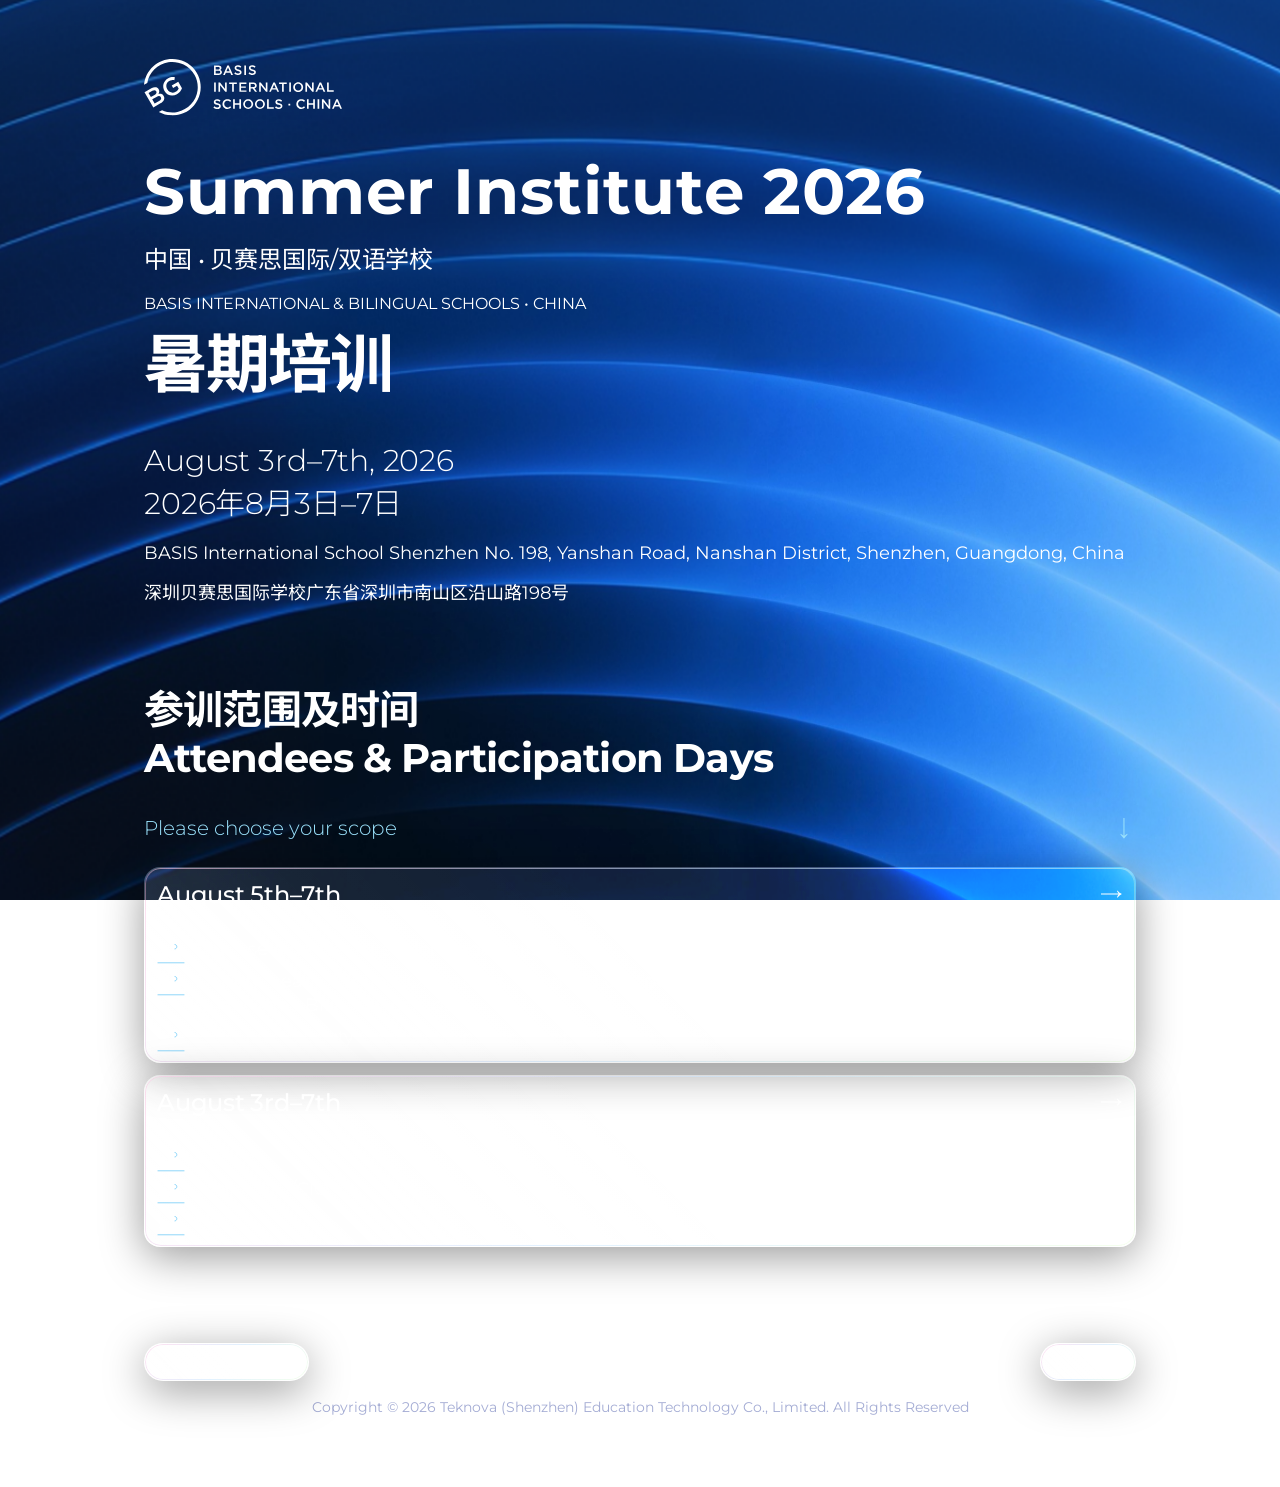
==== index.html @ 9e82f257 "Add bilingual Summer Institute site pages and animated image background. Ship content pages (schedul" ====
<!DOCTYPE html>
<html lang="zh-CN">
  <head>
    <meta charset="UTF-8" />
    <meta name="viewport" content="width=device-width, initial-scale=1" />
    <title data-i18n="meta.title">Summer Institute 2026</title>
    <link rel="stylesheet" href="css/main.css" />
  </head>
  <body class="si" data-page="home">
    <a class="skip-link" href="#reselect" data-i18n="a11y.skip">跳到主内容</a>

    <div class="si-page">
      <header class="si-hero">
        <div class="container si-hero__inner">
          <div class="si-header">
            <div class="si-logo-wrap">
              <img
                class="si-logo"
                src="img/logo.svg"
                alt=""
                width="200"
                height="58"
                decoding="async"
              />
            </div>
          </div>

          <div class="si-hero__text">
            <h1 class="si-h1" data-i18n="hero.title">Summer Institute 2026</h1>
            <p class="si-h3" data-i18n="hero.subtitleZh">中国 • 贝赛思国际/双语学校</p>
            <p class="si-h5" data-i18n="hero.subtitleEn">BASIS INTERNATIONAL &amp; BILINGUAL SCHOOLS • CHINA</p>
            <p class="si-h1 si-h1--zh" data-i18n="hero.titleZh">暑期培训</p>
          </div>

          <div class="si-hero__meta">
            <p class="si-dates">
              <span data-i18n="hero.dateEn">August 3rd–7th, 2026</span><br />
              <span data-i18n="hero.dateZh">2026年8月3日–7日</span>
            </p>
            <p class="si-body" data-i18n="hero.addressEn">
              BASIS International School Shenzhen No. 198, Yanshan Road, Nanshan District, Shenzhen,
              Guangdong, China
            </p>
            <p class="si-body" data-i18n="hero.addressZh">
              深圳贝赛思国际学校广东省深圳市南山区沿山路198号
            </p>
          </div>
        </div>
      </header>

      <main id="reselect" class="si-main">
        <div class="container">
          <h2 class="si-h2">
            <span data-i18n="section.titleZh">参训范围及时间</span><br />
            <span data-i18n="section.titleEn">Attendees &amp; Participation Days</span>
          </h2>

          <div class="si-choose">
            <p class="si-choose__hint">
              <span data-i18n="section.hint">Please choose your scope</span>
              <span class="si-choose__chev" aria-hidden="true">
    
                <svg width="24" height="24" viewBox="0 0 24 24" fill="none" xmlns="http://www.w3.org/2000/svg">
                  <path d="M17.84 15.4679C18.14 14.8679 18.44 14.3279 18.74 13.8479C19.06 13.3679 19.38 12.9379 19.7 12.5579H2V11.5379H19.7C19.38 11.1579 19.06 10.7279 18.74 10.2479C18.44 9.76793 18.14 9.22793 17.84 8.62793H18.65C19.89 10.0479 21.2 11.1279 22.58 11.8679V12.2279C21.2 12.9479 19.89 14.0279 18.65 15.4679H17.84Z" fill="currentColor" />
                  </svg>
                  
              </span>
            </p>
          </div>

          <div id="panel-scopes" class="si-panels__panel is-active" role="region" data-panel="scopes"></div>
          <!-- <p class="si-home-abbrev-wrap">
            <a class="si-home-abbrev-btn" href="abbreviations.html" data-i18n="abbr.indexLink">Abbreviation list</a>
          </p> -->
        </div>
      </main>

      <footer class="si-footer">
        <div class="container si-footer__inner">
          <div class="si-footer__toolbar">
            <a class="si-home-abbrev-btn" href="abbreviations.html" data-i18n="abbr.indexLink">缩略语表</a>
            <button type="button" class="si-lang" id="lang-toggle" aria-label="">
              <span class="si-lang__label" data-i18n="header.langLabel">中文→EN</span>
            </button>
          </div>
          <p class="si-footer__copy" data-i18n="footer.copyright">Copyright © 2026 Teknova (Shenzhen) Education Technology Co., Limited. All Rights Reserved</p>
          <p class="si-footer__icp">
            <a class="si-footer__link" href="https://beian.miit.gov.cn/" rel="noopener noreferrer" target="_blank" data-i18n="footer.icp">ICP备案号：粤ICP备19153114号</a>
          </p>
        </div>
      </footer>
    </div>

    <script src="js/image-background.js" defer></script>
    <script src="js/i18n.js" defer></script>
  </body>
</html>
---- css/main.css ----
@import url("tokens.css");
@import url("image-background.css");

*,
*::before,
*::after {
  box-sizing: border-box;
}

html {
  font-family: var(--si-font);
}

body.si {
  margin: 0;
  min-height: 100dvh;
  background: var(--si-bg);
  color: var(--si-fg);
  -webkit-font-smoothing: antialiased;
}

body.si.has-site-background {
  background: transparent;
}

.skip-link {
  position: absolute;
  left: -9999px;
  top: auto;
  width: 1px;
  height: 1px;
  overflow: hidden;
}

.skip-link:focus {
  position: fixed;
  left: max(var(--page-gutter), env(safe-area-inset-left, 0px));
  top: 12px;
  z-index: 100;
  width: auto;
  height: auto;
  padding: 0.5rem 0.75rem;
  background: var(--si-fg);
  color: var(--si-card-text);
  border-radius: 4px;
}

.container {
  width: 100%;
  max-width: 1120px;
  margin-inline: auto;
  padding-inline: max(var(--page-gutter), env(safe-area-inset-left, 0px))
    max(var(--page-gutter), env(safe-area-inset-right, 0px));
}

.si-page {
  display: flex;
  flex-direction: column;
  min-height: 100dvh;
  background: var(--si-bg);
}

.si-footer {
  margin-top: auto;
  padding-block: 2rem 2.5rem;
  padding-bottom: max(2.5rem, env(safe-area-inset-bottom, 0px));
  /* border-top: 1px solid rgb(255 255 255 / 10%); */
  color: var(--si-lavender);
  font-size: 0.875rem;
  line-height: 1.5;
}

.si-footer__inner {
  display: flex;
  flex-direction: column;
  align-items: stretch;
  gap: 0.5rem;
  text-align: center;
}

.si-footer__toolbar {
  display: flex;
  align-items: center;
  justify-content: space-between;
  gap: 1rem;
  width: 100%;
  margin-bottom: 0.5rem;
}

.si-footer__toolbar .si-home-abbrev-btn,
.si-footer__toolbar .si-lang {
  box-sizing: border-box;
  display: inline-flex;
  align-items: center;
  justify-content: center;
  min-height: calc(1rem * 1.25 + 1rem);
  padding: 0.5rem 0.875rem;
  font-size: 1rem;
  font-weight: 400;
  line-height: 1.25;
  flex-shrink: 0;
}

.si-footer__toolbar .si-lang {
  margin-left: auto;
}

.si-footer__toolbar .si-lang--menu {
  align-self: auto;
  margin-bottom: 0;
}

.si-footer__copy,
.si-footer__icp {
  margin: 0;
}

.si-footer__link {
  color: var(--si-fg);
  text-decoration: underline;
  text-underline-offset: 0.15em;
}

.si-footer__link:hover {
  color: var(--si-accent);
}

.si-footer__link:focus-visible {
  outline: 2px solid var(--si-accent);
  outline-offset: 2px;
}

body.si-page--schdb {
  display: flex;
  flex-direction: column;
  min-height: 100dvh;
}

.si-hero {
  background: var(--si-bg);
  padding-block: 2.5rem;
}

.si-hero__inner {
  display: flex;
  flex-direction: column;
  gap: 2.5rem;
}

.si-header {
  display: flex;
  align-items: flex-end;
  justify-content: space-between;
  gap: 1rem;
}

.si-logo-wrap {
  flex: 0 0 auto;
  max-width: 200px;
}

.si-logo {
  display: block;
  width: 100%;
  height: auto;
  max-height: 57.37px;
  object-fit: contain;
}

.si-lang {
  border: 0;
  color: var(--si-fg);
  font: inherit;
  font-weight: 400;
  font-size: 1rem;
  line-height: 1.45;
  cursor: pointer;
  padding: 0.25rem 0.5rem;
  border-radius: var(--si-radius-tab);
  transition: color 0.15s ease, box-shadow 0.15s ease, background-color 0.15s ease, border-color 0.15s ease;
}

.si-lang:hover,
.si-lang:focus-visible {
  color: var(--si-fg);
  text-decoration: none;
}

.si-lang:focus-visible {
  outline: 2px solid var(--si-accent);
  outline-offset: 2px;
}

.si-hero__text {
  display: flex;
  flex-direction: column;
  gap: 1rem;
  color: var(--si-fg);
}

.si-h1 {
  margin: 0;
  font-size: 4rem;
  font-weight: 700;
  line-height: 1.1;
  letter-spacing: 0.01em;
}

.si-h1--zh {
  letter-spacing: -0.03em;
}

.si-h2 {
  margin: 0 0 2rem;
  font-size: var(--si-h2, 2.5rem);
  font-weight: 700;
  line-height: 1.2;
  letter-spacing: -0.02em;
  color: var(--si-fg);
}

.si-h3 {
  margin: 0;
  font-size: 1.5rem;
  font-weight: 400;
  line-height: 1.45;
  letter-spacing: -0.005em;
}

.si-h5 {
  margin: 0;
  font-size: 1rem;
  font-weight: 400;
}

/* 24px / medium — Heading 4：日程时间、菜单链接文案、卡片内标题 */
.si-h4,
.si-menu-link__text,
.si-sch-card__time,
.si-card__title,
.si-scope__title {
  font-size: 1.5rem;
  font-weight: 500;
  line-height: 1.25;
  letter-spacing: -0.01em;
}

.si-h4 {
  margin: 0;
}

.si-menu-link__text {
  flex: 1;
  min-width: 0;
}

.si-card__title,
.si-scope__title {
  margin: 0 0 0.75rem;
}

.si-body {
  margin: 0;
  font-size: 1.125rem;
  font-weight: 400;
  line-height: 1.333;
}

.si-dates {
  margin: 0;
  font-size: 1.875rem;
  font-weight: 300;
  line-height: 1.45;
  letter-spacing: -0.005em;
}

.si-hero__meta {
  display: flex;
  flex-direction: column;
  gap: 1rem;
}

.si-main {
  padding-block: 2.5rem 4rem;
}

.si-home-abbrev-wrap {
  margin: 2rem 0 0;
  text-align: center;
}

.si-home-abbrev-btn {
  display: inline-flex;
  align-items: center;
  justify-content: center;
  padding: 0.35rem 0.9rem;
  border-radius: var(--si-radius-tab);
  font-size: 0.8125rem;
  font-weight: 500;
  line-height: 1.25;
  letter-spacing: 0.02em;
  text-decoration: none;
  color: var(--si-fg);
  transition: color 0.15s ease, border-color 0.15s ease, box-shadow 0.15s ease, background-color 0.15s ease;
}

.si-home-abbrev-btn:hover {
  color: var(--si-fg);
}

.si-home-abbrev-btn:focus-visible {
  outline: 2px solid var(--si-accent);
  outline-offset: 3px;
}

.si-choose {
  margin-bottom: 1.5rem;
}

.si-choose__hint {
  margin: 0;
  display: flex;
  align-items: center;
  justify-content: space-between;
  gap: 0.75rem;
  font-size: 1.25rem;
  font-weight: 300;
  line-height: 1.45;
  color: var(--si-accent);
  /* text-decoration: underline;
  text-underline-offset: 0.2em; */
}

.si-choose__chev {
  flex-shrink: 0;
  display: flex;
  color: var(--si-accent);
}

.si-choose__chev svg {
  display: block;
  color: var(--si-accent);
  transform: rotate(90deg);
}

.si-tabs {
  display: flex;
  gap: 4px;
  width: 100%;
  max-width: 354px;
  margin-bottom: 0.75rem;
}

@media (min-width: 480px) {
  .si-tabs {
    max-width: none;
  }
}

.si-tab {
  flex: 1;
  margin: 0;
  padding: 0.75rem;
  border: 0;
  border-radius: var(--si-radius-tab);
  font: inherit;
  font-size: 1.5rem;
  font-weight: 400;
  line-height: 1.2;
  cursor: pointer;
  text-align: center;
  color: var(--si-fg);
  transition: color 0.15s ease, box-shadow 0.15s ease, background-color 0.15s ease, border-color 0.15s ease;
}

.si-tab.is-active {
  color: var(--si-fg);
}

.si-tab:hover:not(.is-active) {
  color: var(--si-fg);
}

.si-tab:focus-visible {
  outline: 2px solid var(--si-accent);
  outline-offset: 2px;
}

.si-panels__panel {
  display: none;
  flex-direction: column;
  gap: 0.75rem;
}

.si-panels__panel.is-active {
  display: flex;
}

/* Index scope cards: .si-scope (+ __*) — same layout/surface as .si-card; only index #panel-scopes uses .si-scope */
.si-card,
.si-scope {
  width: 100%;
  max-width: 354px;
  margin: 0;
  padding: 0.75rem;
  border: 0;
  border-radius: var(--si-radius-card);
  text-align: left;
  cursor: pointer;
  font: inherit;
  color: var(--si-fg);
  display: flex;
  gap: 0.75rem;
  align-items: flex-start;
  transition: color 0.15s ease, transform 0.12s ease, box-shadow 0.15s ease, background-color 0.15s ease,
    border-color 0.15s ease;
}

@media (min-width: 480px) {
  .si-card,
  .si-scope {
    max-width: none;
  }
}

.si-card--muted,
.si-scope--muted {
  color: var(--si-fg);
}

/* Home (index) — scope cards: glass + white text */
body[data-page="home"] .si-panels__panel > .si-scope--muted {
  color: var(--si-fg);
  box-shadow: inset 0 0 0 1px rgb(50 85 164 / 0.14);
}

body[data-page="home"] .si-panels__panel > .si-scope:hover {
  color: var(--si-fg);
}

body[data-page="home"] .si-panels__panel > .si-scope:focus-visible {
  outline: 2px solid var(--si-menu-tile);
  outline-offset: 2px;
}

.si-card__body,
.si-scope__body {
  flex: 1;
  min-width: 0;
  display: flex;
  flex-direction: column;
  gap: 1rem;
}

.si-card__list {
  margin: 0;
  padding-left: 1.35rem;
  font-size: 1.125rem;
  line-height: 1.333;
}

/* Index scope cards: custom marker — icon/menu_scope.svg (white fills + --si-menu-tile strokes) */
.si-scope__list {
  margin: 0;
  padding-left: 0;
  list-style: none;
  font-size: 1.125rem;
  line-height: 1.333;
}

.si-card__list li {
  margin-bottom: 0.5rem;
}

.si-scope__list li {
  position: relative;
  padding-left: calc(1.75rem + 0.65rem);
  margin-bottom: 0.5rem;
}

.si-scope__list li::before,
.si-scope__list li::after {
  content: "";
  position: absolute;
  left: 0;
  top: 0.08em;
  width: 1.75rem;
  height: 1.75rem;
  background-repeat: no-repeat;
  background-position: center;
  background-size: contain;
  pointer-events: none;
}

.si-scope__list li::before {
  background-color: var(--si-fg);
  -webkit-mask-image: url("../icon/menu_scope-fill.svg");
  mask-image: url("../icon/menu_scope-fill.svg");
  -webkit-mask-size: contain;
  mask-size: contain;
  -webkit-mask-repeat: no-repeat;
  mask-repeat: no-repeat;
  -webkit-mask-position: center;
  mask-position: center;
}

.si-scope__list li::after {
  background-color: var(--si-menu-tile);
  -webkit-mask-image: url("../icon/menu_scope-stroke.svg");
  mask-image: url("../icon/menu_scope-stroke.svg");
  -webkit-mask-size: contain;
  mask-size: contain;
  -webkit-mask-repeat: no-repeat;
  mask-repeat: no-repeat;
  -webkit-mask-position: center;
  mask-position: center;
}

.si-card__list li:last-child,
.si-scope__list li:last-child {
  margin-bottom: 0;
}

.si-card__arrow,
.si-scope__arrow {
  flex-shrink: 0;
  display: inline-flex;
  align-items: center;
  justify-content: center;
  width: 24px;
  height: 24px;
  color: inherit;
  margin-top: 2px;
}

.si-card__arrow svg,
.si-scope__arrow svg {
  display: block;
}

.si-card:focus-visible,
.si-scope:focus-visible {
  outline: 2px solid var(--si-menu-tile);
  outline-offset: 2px;
}

.si-admin-note {
  max-width: 354px;
  padding: 1rem 0.75rem;
  border-radius: var(--si-radius-card);
  color: var(--si-card-text);
  font-size: 1.125rem;
  line-height: 1.45;
}

@media (min-width: 480px) {
  .si-admin-note {
    max-width: none;
  }
}

.si-admin-cta {
  display: block;
  margin-top: 0.75rem;
  max-width: 354px;
  padding: 0.65rem 1rem;
  border-radius: var(--si-radius-card);
  color: var(--si-fg);
  font-size: 1.05rem;
  font-weight: 600;
  text-align: center;
  text-decoration: none;
  transition: color 0.15s ease, box-shadow 0.15s ease, background-color 0.15s ease, border-color 0.15s ease;
}

.si-admin-cta:hover {
  color: var(--si-fg);
}

.si-admin-cta:focus-visible {
  outline: 2px solid var(--si-fg);
  outline-offset: 2px;
}

@media (min-width: 480px) {
  .si-admin-cta {
    max-width: none;
  }
}

/* Menu page — Figma node 25:2361 */

.si-menu-hero {
  background: var(--si-bg);
  padding-block: 1.5rem 0.5rem;
}

.si-menu-header-row {
  display: flex;
  align-items: flex-end;
  justify-content: space-between;
  gap: 1rem;
}

.si-menu-titles {
  flex: 1;
  min-width: 0;
}

.si-lang--menu {
  align-self: flex-end;
  margin-bottom: 0.15rem;
}

.si-scope-chip {
  margin: 1rem 0 0;
  font-size: 0.95rem;
  font-weight: 400;
  line-height: 1.45;
  color: var(--si-accent);
}

.si-menu-main {
  padding-block: 2.5rem 3rem;
}

.si-menu-list {
  list-style: none;
  margin: 0;
  padding: 0;
  display: flex;
  flex-direction: column;
  gap: 0.75rem;
}

@media (min-width: 803px) {
  body[data-page="menu"] .si-menu-list {
    display: grid;
    grid-template-columns: repeat(2, minmax(0, 1fr));
    gap: 0.75rem;
    align-items: stretch;
  }

  body[data-page="menu"] .si-menu-list > li {
    min-width: 0;
    display: flex;
  }

  body[data-page="menu"] .si-menu-link {
    flex: 1;
    min-height: 80px;
  }
}

.si-menu-link {
  display: flex;
  align-items: center;
  gap: 1rem;
  min-height: 80px;
  padding: 1rem 1.5rem;
  border-radius: var(--si-radius-card);
  text-decoration: none;
  color: var(--si-fg);
  transition: color 0.15s ease, box-shadow 0.15s ease, background-color 0.15s ease, border-color 0.15s ease;
}

.si-menu-link:hover {
  color: var(--si-fg);
}

.si-menu-link:focus-visible {
  outline: 2px solid var(--si-menu-tile);
  outline-offset: 2px;
}

.si-menu-icon {
  display: inline-flex;
  align-items: center;
  justify-content: center;
  width: 48px;
  height: 48px;
  flex-shrink: 0;
  color: var(--si-fg);
  transition: color 0.15s ease;
}

.si-menu-link:hover .si-menu-icon,
.si-menu-link:focus-visible .si-menu-icon {
  color: var(--si-fg);
}

.si-menu-icon svg {
  display: block;
  width: 48px;
  height: 48px;
}

@media (prefers-reduced-motion: reduce) {
  .si-menu-icon {
    transition: none;
  }
}

/* Detail skeleton */
.si-detail-header {
  background: var(--si-bg);
  padding-block: 1rem 1.25rem;
  border-bottom: 1px solid rgb(255 255 255 / 12%);
}

.si-detail-header__inner {
  display: grid;
  grid-template-columns: auto 1fr;
  align-items: center;
  gap: 0.75rem 1rem;
}

.si-back {
  color: var(--si-accent);
  text-decoration: underline;
  text-underline-offset: 0.2em;
  font-size: 1rem;
  white-space: nowrap;
}

.si-back:hover {
  color: var(--si-fg);
}

.si-detail-title {
  margin: 0;
  font-size: clamp(1.15rem, 3.5vw, 1.5rem);
  font-weight: 700;
  line-height: 1.2;
  text-align: center;
  color: var(--si-fg);
  min-width: 0;
}

.si-detail-main {
  padding-block: 1.5rem 3rem;
}

.si-detail-scope {
  margin: 0 0 1rem;
  font-size: 0.95rem;
  line-height: 1.45;
  color: var(--si-accent);
}

.si-placeholder {
  margin: 0;
  padding: 1.25rem 1rem;
  border-radius: var(--si-radius-card);
  background: rgb(255 255 255 / 10%);
  color: var(--si-fg);
  font-size: 1.05rem;
  line-height: 1.5;
}

.visually-hidden {
  position: absolute;
  width: 1px;
  height: 1px;
  padding: 0;
  margin: -1px;
  overflow: hidden;
  clip: rect(0, 0, 0, 0);
  white-space: nowrap;
  border: 0;
}

/* Schedule page — Figma node 25:2380 */
.si-page--schedule {
  padding-bottom: 2rem;
}

.si-schedule-top {
  position: sticky;
  top: 0;
  z-index: 30;
  background: var(--si-bg);
  padding-block: 1.5rem;
  /* border-bottom: 1px solid rgb(255 255 255 / 10%); */
  /* Match logo to Menu pill: vertical padding + one line (see .si-schedule-menu-pill) */
  --si-schedule-pill-height: calc(1rem + 1.45 * 1rem);
}

.si-schedule-top__inner {
  display: flex;
  align-items: flex-end;
  justify-content: space-between;
  gap: 1rem;
}

.si-schedule-brand {
  display: flex;
  flex-direction: row;
  align-items: center;
  min-width: 0;
  flex: 1;
}

.si-schedule-logo {
  display: block;
  height: var(--si-schedule-pill-height);
  width: auto;
  max-height: var(--si-schedule-pill-height);
  max-width: min(200px, 45vw);
  object-fit: contain;
  object-position: left center;
  flex-shrink: 0;
}

.si-schedule-top__actions {
  display: flex;
  flex-direction: column;
  align-items: flex-end;
  gap: 0.35rem;
  flex-shrink: 0;
}

.si-schedule-menu-pill {
  display: inline-flex;
  align-items: center;
  justify-content: center;
  padding: 0.5rem 0.75rem;
  border-radius: var(--si-radius-tab);
  font-size: 1rem;
  font-weight: 400;
  line-height: 1.45;
  text-decoration: none;
  border: 0;
  cursor: pointer;
  font-family: inherit;
  color: var(--si-fg);
  transition: color 0.15s ease, box-shadow 0.15s ease, background-color 0.15s ease, border-color 0.15s ease;
}

.si-schedule-menu-pill:hover {
  color: var(--si-fg);
}

.si-schedule-menu-pill:focus-visible {
  outline: 2px solid var(--si-accent);
  outline-offset: 2px;
}

.si-schedule-main {
  padding-block: 2rem 3rem;
}

.si-schedule-scope {
  margin: 0 0 1rem;
  font-size: 0.95rem;
  line-height: 1.45;
  color: var(--si-accent);
}

.si-schedule-title {
  margin: 0 0 1.5rem;
  font-size: var(--si-h2, 2.5rem);
  font-weight: 700;
  line-height: 1.2;
  letter-spacing: -0.02em;
  color: var(--si-fg);
}

.si-date-tabs {
  display: flex;
  /* gap: 0.75rem; */
  /* width: 100%; */
  /* width-max: 750px; */
  max-width: 420px;
  margin-bottom: 0.75rem;
  flex-wrap: wrap;
  justify-content: space-between;
  align-items: flex-start;
}

.si-date-tab {
  flex: 0 0 102px;
  width: 64px;
  min-width: 64px;
  max-width: 64px;
  box-sizing: border-box;
  display: flex;
  flex-direction: column;
  align-items: center;
  justify-content: space-between;
  gap: 0.25rem;
  min-height: 102px;
  padding: 0.75rem;
  border: 0;
  border-radius: var(--si-radius-tab);
  cursor: pointer;
  font: inherit;
  color: var(--si-lavender);
  background: transparent;
  box-shadow: none;
  backdrop-filter: none;
  -webkit-backdrop-filter: none;
  isolation: auto;
  overflow: visible;
  transition: color 0.15s ease;
}

.si-date-tab::before,
.si-date-tab::after {
  display: none;
}

.si-date-tab.is-active {
  position: relative;
  isolation: isolate;
  overflow: hidden;
  border-radius: 60px;
  color: var(--si-fg);
  background: rgb(255 255 255 / calc(0.06 + var(--si-glass-refraction) * 0.002));
  backdrop-filter: blur(var(--si-glass-frost)) saturate(calc(1 + var(--si-glass-dispersion) * 0.004));
  -webkit-backdrop-filter: blur(var(--si-glass-frost)) saturate(calc(1 + var(--si-glass-dispersion) * 0.004));
  border: 1px solid rgb(255 255 255 / calc(0.18 + var(--si-glass-refraction) * 0.004));
  box-shadow:
    0 calc(var(--si-glass-depth) * 0.12px) calc(var(--si-glass-depth) * 0.53px) var(--si-glass-splay)
      rgb(0 0 0 / calc(var(--si-glass-depth) * 0.005)),
    inset 0 1px 0 rgb(255 255 255 / calc(0.25 + var(--si-glass-light-intensity) * 0.25)),
    inset 1px 1px 0 rgb(255 255 255 / calc(0.1 * var(--si-glass-light-intensity)));
  transition: color 0.15s ease, box-shadow 0.15s ease, background-color 0.15s ease, border-color 0.15s ease;
}

.si-date-tab.is-active::before {
  display: block;
  content: "";
  position: absolute;
  inset: 0;
  z-index: -1;
  border-radius: inherit;
  pointer-events: none;
  background: linear-gradient(
    var(--si-glass-light-angle),
    rgb(255 255 255 / calc(0.55 * var(--si-glass-light-intensity))) 0%,
    rgb(255 255 255 / calc(0.12 * var(--si-glass-light-intensity))) 28%,
    transparent 52%
  );
  mix-blend-mode: overlay;
}

.si-date-tab.is-active::after {
  display: block;
  content: "";
  position: absolute;
  inset: 0;
  z-index: -1;
  border-radius: inherit;
  pointer-events: none;
  padding: 1px;
  background: linear-gradient(
    135deg,
    rgb(255 180 220 / calc(var(--si-glass-dispersion) * 0.0025)) 0%,
    rgb(180 220 255 / calc(var(--si-glass-dispersion) * 0.0025)) 50%,
    rgb(220 255 200 / calc(var(--si-glass-dispersion) * 0.002)) 100%
  );
  mask: linear-gradient(#fff 0 0) content-box, linear-gradient(#fff 0 0);
  mask-composite: exclude;
  -webkit-mask-composite: xor;
  opacity: calc(var(--si-glass-dispersion) / 100);
}

.si-date-tab.is-active:hover {
  background: rgb(255 255 255 / calc(0.14 + var(--si-glass-refraction) * 0.003));
}

.si-date-tab.is-active > * {
  position: relative;
  z-index: 1;
}

.si-date-tab:hover:not(.is-active) {
  color: var(--si-fg);
  background: transparent;
  box-shadow: none;
}

.si-date-tab__month,
.si-date-tab__dow {
  font-size: 0.875rem;
  line-height: 1.45;
}

.si-date-tab__day {
  font-size: 2rem;
  line-height: 1.45;
  letter-spacing: -0.005em;
}

.si-date-tab:focus-visible {
  outline: 2px solid var(--si-accent);
  outline-offset: 2px;
}

.si-schedule-panels {
  display: flex;
  flex-direction: column;
  gap: 0.75rem;
}

.si-schedule-day[hidden] {
  display: none !important;
}

.si-schedule-day {
  display: flex;
  flex-direction: column;
  gap: 12px;
}

.si-sch-card {
  border-radius: var(--si-radius-card);
  overflow: hidden;
  transition: color 0.2s ease, box-shadow 0.2s ease, border-color 0.2s ease;
}

/* 无详情：玻璃底 + 蓝字 */
.si-sch-card--simple {
  color: var(--si-white);
}

/* 有详情（折叠）：玻璃底 + 深蓝字 */
.si-sch-card--detail {
  color: var(--si-white);
}

.si-sch-card--detail .si-sch-pin {
  color: var(--si-white);
}

.si-sch-card--detail:hover {
  color: var(--si-fg);
}

.si-sch-card--detail:hover .si-sch-pin {
  color: var(--si-fg);
}

.si-sch-card--detail .si-sch-extra {
  max-height: 0;
  opacity: 0;
  overflow: hidden;
  padding: 0;
  margin: 0;
  gap: 0;
  pointer-events: none;
  transition: max-height 0.4s ease, opacity 0.25s ease, padding-top 0.2s ease;
}

.si-sch-card--detail.is-expanded .si-sch-extra {
  max-height: 2400px;
  opacity: 1;
  padding-top: 0.25rem;
  gap: 1rem;
  pointer-events: auto;
}

.si-sch-card--detail.is-expanded .si-sch-chevron {
  transform: rotate(45deg);
}

.si-sch-card__inner {
  padding: 0.75rem;
  display: flex;
  flex-direction: column;
  gap: 0;
}

.si-sch-card--detail.is-expanded .si-sch-card__inner {
  gap: 1rem;
}

.si-sch-card__lead--simple {
  display: flex;
  flex-direction: column;
  gap: 1.25rem;
}

@media (min-width: 720px) {
  /* Figma「无详情，720+」：时间列 | 主题+受众 | 地点；列间距加大避免与主题贴太近 */
  .si-sch-card__lead--simple {
    display: grid;
    grid-template-columns: minmax(12.5rem, auto) 1fr;
    column-gap: 1.5rem;
    row-gap: 16px;
    align-items: start;
  }

  .si-sch-card__lead--simple:has(> .si-sch-loc) {
    grid-template-columns: minmax(12.5rem, auto) 1fr 200px;
  }

  .si-sch-card__lead--simple > .si-sch-card__headrow {
    grid-column: 1;
    grid-row: 1 / -1;
    width: auto;
    max-width: none;
    flex-shrink: 0;
    flex-direction: column;
    align-items: flex-start;
    justify-content: flex-start;
    gap: 0.25rem;
  }

  .si-sch-card__lead--simple .si-sch-card__time {
    width: auto;
    max-width: 12.5rem;
    box-sizing: border-box;
    overflow-wrap: break-word;
  }

  .si-sch-card__lead--simple .si-sch-card__chev--ghost,
  .si-sch-card__lead--simple .si-sch-card__chevspacer {
    display: none;
  }

  .si-sch-card__lead--simple > .si-sch-card__topics {
    grid-column: 2;
    grid-row: 1;
    min-width: 0;
  }

  .si-sch-card__lead--simple > .si-sch-audience {
    grid-column: 2;
    grid-row: 2;
  }

  .si-sch-card__lead--simple > .si-sch-loc {
    grid-column: 3;
    grid-row: 1;
    align-self: start;
    max-width: 220px;
    box-sizing: border-box;
  }
}

/* 可展开：对齐 Figma「Schedule session cards」— <720 纵排；≥720 为 160 | 1fr | 200 | 24（无地点时末列为 chevron） */
.si-sch-card__lead--expand {
  display: grid;
  grid-template-columns: 1fr auto;
  gap: 1.25rem 0.75rem;
  align-items: start;
}

.si-sch-card__lead--expand > .si-sch-card__timebtn {
  grid-column: 1;
  grid-row: 1;
  justify-self: start;
}

.si-sch-card__lead--expand > .si-sch-card__chevbtn {
  grid-column: 2;
  grid-row: 1;
  align-self: start;
}

.si-sch-card__lead--expand > .si-sch-card__locslot {
  grid-column: 1 / -1;
  grid-row: 4;
  justify-self: stretch;
  min-width: 0;
}

.si-sch-card__lead--expand > .si-sch-card__topicswrap {
  grid-column: 1 / -1;
  grid-row: 2;
  min-width: 0;
}

.si-sch-card__lead--expand > .si-sch-audience {
  grid-column: 1 / -1;
  grid-row: 3;
}

.si-sch-card__locslot .si-sch-loc {
  margin: 0;
}

@media (min-width: 720px) {
  .si-sch-card__lead--expand {
    grid-template-columns: minmax(12.5rem, auto) 1fr 28px;
    column-gap: 1.5rem;
    row-gap: 16px;
    align-items: start;
  }

  .si-sch-card__lead--expand:has(> .si-sch-card__locslot) {
    grid-template-columns: minmax(12.5rem, auto) 1fr 200px 28px;
  }

  .si-sch-card__lead--expand > .si-sch-card__timebtn {
    grid-column: 1;
    grid-row: 1 / -1;
    align-self: start;
  }

  .si-sch-card__lead--expand > .si-sch-card__topicswrap {
    grid-column: 2;
    grid-row: 1;
    min-width: 0;
  }

  .si-sch-card__lead--expand > .si-sch-audience {
    grid-column: 2;
    grid-row: 2;
  }

  .si-sch-card__lead--expand > .si-sch-card__locslot {
    display: block;
    grid-column: 3;
    grid-row: 1;
    width: 100%;
    max-width: 200px;
    justify-self: start;
    align-self: start;
  }

  .si-sch-card__lead--expand > .si-sch-card__chevbtn {
    grid-column: 3;
    grid-row: 1;
  }

  .si-sch-card__lead--expand:has(> .si-sch-card__locslot) > .si-sch-card__chevbtn {
    grid-column: 4;
  }

  .si-sch-card__lead--expand .si-sch-card__timebtn .si-sch-card__time {
    width: auto;
    max-width: 12.5rem;
    display: block;
    box-sizing: border-box;
    overflow-wrap: break-word;
  }
}

.si-sch-card__topicswrap .si-sch-card__topics {
  min-width: 0;
}

.si-sch-card__timebtn,
.si-sch-card__chevbtn {
  border: 0;
  padding: 0;
  margin: 0;
  background: none;
  color: inherit;
  cursor: pointer;
  font: inherit;
}

.si-sch-card__timebtn {
  text-align: left;
}

.si-sch-card__chevbtn {
  display: inline-flex;
  align-items: center;
  justify-content: center;
  width: 28px;
  height: 28px;
  flex-shrink: 0;
}

.si-sch-card__headrow,
.si-sch-card__toggle {
  display: flex;
  align-items: center;
  justify-content: space-between;
  gap: 0.5rem;
  width: 100%;
}

.si-sch-card__toggle {
  border: 0;
  padding: 0;
  margin: 0;
  background: none;
  color: inherit;
  cursor: pointer;
  text-align: left;
  font: inherit;
}

.si-sch-card__time--link {
  text-decoration: underline;
  text-underline-offset: 0.15em;
}

.si-sch-card__chev {
  display: inline-flex;
  align-items: center;
  justify-content: center;
  width: 24px;
  height: 24px;
  flex-shrink: 0;
}

.si-sch-card__chev--ghost {
  opacity: 0;
  pointer-events: none;
}

.si-sch-card__chevspacer {
  width: 24px;
  height: 24px;
  flex-shrink: 0;
}

.si-sch-chevron {
  display: block;
  transition: transform 0.22s ease;
}

.si-sch-bullets {
  margin: 0;
  padding-left: 1.35rem;
  font-size: 1.5rem;
  font-weight: 500;
  line-height: 1.333;
}

@media (min-width: 720px) {
  .si-sch-card__topicswrap .si-sch-card__topics,
  .si-sch-card__lead--simple > .si-sch-card__topics {
    padding-left: 0.15rem;
  }
}

.si-sch-bullets li {
  margin-bottom: 0.5rem;
}

.si-sch-bullets li:last-child {
  margin-bottom: 0;
}

.si-sch-audience {
  margin: 0;
  font-size: 1.125rem;
  line-height: 1.333;
}

.si-sch-loc {
  display: flex;
  gap: 0.5rem;
  align-items: flex-start;
  font-size: 1.125rem;
  line-height: 1.333;
}

.si-sch-pin {
  flex-shrink: 0;
}

.si-sch-extra {
  display: flex;
  flex-direction: column;
  gap: 1rem;
  padding-top: 0.25rem;
}

.si-sch-detail-line {
  margin: 0;
  font-size: 1.125rem;
  line-height: 1.333;
}

.si-sch-table {
  border: 1px solid currentColor;
  border-radius: 4px;
  overflow: hidden;
}

.si-sch-table__head {
  display: flex;
  align-items: center;
  justify-content: space-between;
  gap: 0.5rem;
  min-height: 40px;
  padding: 0.25rem 0.5rem;
  font-size: 1rem;
  font-weight: 400;
}

.si-sch-table__h {
  flex: 1;
}

.si-sch-table__h--loc {
  max-width: 160px;
  text-align: right;
}

.si-sch-table__group {
  border-top: 1px solid currentColor;
}

.si-sch-table__group-label {
  display: flex;
  border-bottom: 1px solid currentColor;
}

.si-sch-table__group-cell {
  padding: 0.25rem 0.5rem;
  font-size: 1.125rem;
}

.si-sch-table__rows {
  display: flex;
  flex-direction: column;
}

.si-sch-table__row {
  display: flex;
  align-items: stretch;
  justify-content: space-between;
  gap: 0.5rem;
  min-height: 40px;
  padding: 0.5rem 0.25rem;
  border-bottom: 1px solid currentColor;
}

.si-sch-table__row:last-child {
  border-bottom: 0;
}

.si-sch-table__row.is-stripe {
  background: rgb(255 255 255 / 0.2);
}

.si-sch-card--detail.is-expanded .si-sch-table {
  border-color: rgb(255 255 255 / 0.45);
}

.si-sch-card--detail.is-expanded .si-sch-table__head,
.si-sch-card--detail.is-expanded .si-sch-table__group,
.si-sch-card--detail.is-expanded .si-sch-table__row {
  border-color: rgb(255 255 255 / 0.45);
}

.si-sch-card--detail.is-expanded:hover .si-sch-table__row.is-stripe {
  background: rgb(255 255 255 / 0.14);
}

.si-sch-card--detail .si-sch-table__row.is-stripe {
  background: rgb(50 85 164 / 0.08);
}

.si-sch-table__cell {
  flex: 1;
  font-size: 1.125rem;
  line-height: 1.333;
}

.si-sch-table__cell--loc {
  max-width: 160px;
  text-align: right;
}

.si-sch-group-matrix {
  margin-top: 0.75rem;
  overflow-x: auto;
  -webkit-overflow-scrolling: touch;
  border-radius: 4px;
}

.si-sch-matrix-table {
  width: 100%;
  border-collapse: collapse;
  font-size: 1rem;
  line-height: 1.35;
}

.si-sch-matrix-table th,
.si-sch-matrix-table td {
  border: 1px solid currentColor;
  padding: 0.35rem 0.5rem;
  text-align: left;
  vertical-align: top;
}

.si-sch-matrix-table thead th {
  font-weight: 600;
}

.si-sch-card--detail.is-expanded .si-sch-matrix-table th,
.si-sch-card--detail.is-expanded .si-sch-matrix-table td {
  border-color: rgb(255 255 255 / 0.55);
}

/* Inner info pages — Hotel / Transportation / Wi‑Fi / Dress (Figma inner frames) */
.si-page--inner {
  min-height: 100dvh;
}

.si-inner-main {
  display: flex;
  flex-direction: column;
  gap: 2.5rem;
  padding-block: 2rem 3rem;
}

.si-inner-page-title {
  margin: 0;
  font-size: var(--si-h2, 2.5rem);
  font-weight: 700;
  line-height: 1.2;
  letter-spacing: -0.02em;
  color: var(--si-fg);
}

.si-inner-lead,
.si-inner-p {
  margin: 0;
  font-size: 1.125rem;
  font-weight: 400;
  line-height: 1.45;
  color: var(--si-fg);
}

.si-inner-stack {
  display: flex;
  flex-direction: column;
  gap: 1rem;
}

/* Abbreviation list (abbreviations.html) */
body[data-section="abbrev"] .si-abbr-list {
  margin: 0;
  padding: 0;
  list-style: none;
  display: flex;
  flex-direction: column;
  gap: 0;
  max-width: 52rem;
}

body[data-section="abbrev"] .si-abbr-list li {
  margin: 0;
  padding: 0.55rem 0;
  font-size: 1.0625rem;
  font-weight: 400;
  line-height: 1.45;
  color: var(--si-fg);
  border-bottom: 1px solid rgb(255 255 255 / 0.12);
}

body[data-section="abbrev"] .si-abbr-list li:last-child {
  border-bottom: 0;
}

/* Inner cards：统一上下（纵向）排布 */
.si-page--inner .si-inner-stack > .si-card,
.si-page--inner .si-inner-main > .si-card {
  display: flex;
  flex-direction: column;
  align-items: stretch;
  gap: 0.75rem;
  width: 100%;
  box-sizing: border-box;
}

.si-page--inner .si-card .si-card__title {
  margin: 0;
}

.si-page--inner .si-loc-row {
  flex-direction: column;
  align-items: flex-start;
  gap: 0.5rem;
}

.si-page--inner .si-loc-row .si-hotel-icon {
  margin-top: 0;
}

.si-page--inner .si-loc-row.si-loc-row--address-inline {
  flex-direction: row;
  align-items: flex-start;
  gap: 0.75rem;
}

.si-hotel-address-pin {
  flex-shrink: 0;
  display: block;
  width: 24px;
  height: 24px;
  /* margin-top: 2px; */
}

.si-hotel-inline-icon {
  flex-shrink: 0;
  display: block;
  width: 24px;
  height: 24px;
  /* margin-top: 2px; */
}

body[data-section="hotel"] .si-card--prose > .si-loc-row + .si-loc-row {
  margin-top: 0.75rem;
}

body[data-section="hotel"] .si-card--prose > .si-loc-row p {
  margin: 0;
}

/* Hotel page: unify copy color to white */
body[data-section="hotel"] .si-section-label,
body[data-section="hotel"] .si-card--white,
body[data-section="hotel"] .si-card--ice,
body[data-section="hotel"] .si-card--lavender,
body[data-section="hotel"] .si-loc-text,
body[data-section="hotel"] .si-card--prose,
body[data-section="hotel"] .si-card--prose p,
body[data-section="hotel"] .si-ol,
body[data-section="hotel"] .si-hotel-notice-nested {
  color: var(--si-fg);
}

/* 内页信息卡：默认可读不可点；需可点时加 .si-card--clickable 或使用 a.si-card / button.si-card */
.si-page--inner .si-card {
  cursor: default;
}

.si-page--inner a.si-card,
.si-page--inner button.si-card,
.si-page--inner .si-card.si-card--clickable {
  cursor: pointer;
}

.si-section-label {
  margin: 0;
  font-size: 1.5rem;
  font-weight: 400;
  line-height: 1.25;
  color: var(--si-fg);
}

.si-section-label--medium {
  font-size: 1.25rem;
}

.si-hotel-brand {
  display: flex;
  flex-direction: column;
  align-items: center;
  gap: 0.75rem;
  text-align: center;
  background: white;
  border-radius: 8px;
}

.si-card.si-card--hotel-brand {
  padding: 1.25rem 1.5rem;
}

.si-card.si-card--hotel-brand .si-hotel-name {
  color: #646464;
}

.si-hotel-raffles-logo {
  display: block;
  height: 160px;
  object-fit: contain;
  object-position: center;
  flex-shrink: 0;
}

.si-hotel-notice-nested {
  margin: 0.5rem 0 0;
  font-size: 1.0625rem;
  line-height: 1.5;
  color: inherit;
}

.si-hotel-notice-point .si-hotel-point-img {
  display: block;
  height: 160px;
  width: auto;
  max-width: 100%;
  margin-top: 0;
  border-radius: var(--si-radius-tight, 8px);
}

.si-img-lightbox-trigger {
  display: block;
  /* margin-top: 0.75rem; */
  padding: 0;
  border: 0;
  border-radius: 4px;
  background: none;
  cursor: zoom-in;
  font: inherit;
  text-align: left;
  max-width: 100%;
}

.si-img-lightbox-trigger:focus-visible {
  outline: 2px solid var(--si-accent);
  outline-offset: 3px;
  border-radius: var(--si-radius-tight, 8px);
}

.si-lightbox:not([open]) {
  display: none;
}

.si-lightbox[open] {
  display: flex;
  flex-direction: column;
  align-items: center;
  gap: 1rem;
  padding: 1.25rem 1.25rem 1.5rem;
  border: 0;
  margin: auto;
  max-width: min(96vw, 1200px);
  width: max-content;
  background: rgb(8 18 40 / 0.96);
  color: var(--si-fg);
  border-radius: var(--si-radius-card);
}

.si-lightbox::backdrop {
  background: rgb(0 0 0 / 0.72);
}

.si-lightbox__img {
  display: block;
  max-width: min(92vw, 1120px);
  max-height: min(85vh, 900px);
  width: auto;
  height: auto;
  border-radius: var(--si-radius-tight, 8px);
}

.si-lightbox__close {
  flex-shrink: 0;
  border: 0;
  padding: 0.5rem 1.75rem;
  border-radius: var(--si-radius-tab);
  background: rgb(255 255 255 / 0.12);
  color: var(--si-fg);
  font: inherit;
  font-size: 0.875rem;
  line-height: 1.45;
  cursor: pointer;
}

.si-lightbox__close:hover {
  background: rgb(255 255 255 / 0.2);
}

.si-lightbox__close:focus-visible {
  outline: 2px solid var(--si-accent);
  outline-offset: 2px;
}

.si-hotel-route-row {
  display: flex;
  justify-content: flex-end;
  margin: 0.75rem 0 0;
}

.si-map-route-btn {
  display: inline-flex;
  align-items: center;
  gap: 0.2rem;
  border: 0;
  padding: 0;
  background: none;
  color: var(--si-fg);
  font: inherit;
  font-size: 1.125rem;
  line-height: 1.45;
  cursor: pointer;
  /* text-decoration: underline;
  text-underline-offset: 0.15em; */
}

.si-map-route-btn:hover {
  color: var(--si-accent);
}

.si-map-route-btn:focus-visible {
  outline: 2px solid var(--si-accent);
  outline-offset: 3px;
  border-radius: 4px;
}

.si-map-picker:not([open]) {
  display: none;
}

.si-map-picker[open] {
  display: flex;
  flex-direction: column;
  align-items: stretch;
  gap: 0.75rem;
  padding: 1.25rem 1.25rem 1rem;
  border: 0;
  margin: auto;
  max-width: min(92vw, 360px);
  width: 100%;
  background: rgb(8 18 40 / 0.98);
  color: var(--si-fg);
  border-radius: var(--si-radius-card);
}

.si-map-picker::backdrop {
  background: rgb(0 0 0 / 0.72);
}

.si-map-picker__title {
  margin: 0;
  font-size: 1.125rem;
  font-weight: 600;
  line-height: 1.45;
  text-align: center;
}

.si-map-picker__list {
  margin: 0;
  padding: 0;
  list-style: none;
}

.si-map-picker__link {
  display: block;
  padding: 0.85rem 1rem;
  border-radius: var(--si-radius-tab);
  color: var(--si-fg);
  font-size: 1.0625rem;
  line-height: 1.45;
  text-align: center;
  text-decoration: none;
  background: rgb(255 255 255 / 0.08);
}

.si-map-picker__link:hover {
  background: rgb(255 255 255 / 0.16);
  color: var(--si-accent);
}

.si-map-picker__link:focus-visible {
  outline: 2px solid var(--si-accent);
  outline-offset: 2px;
}

.si-map-picker__list li + li {
  margin-top: 0.5rem;
}

.si-map-picker__cancel {
  border: 0;
  padding: 0.5rem 1rem;
  border-radius: var(--si-radius-tab);
  background: transparent;
  color: var(--si-lavender);
  font: inherit;
  font-size: 0.9375rem;
  line-height: 1.45;
  cursor: pointer;
}

.si-map-picker__cancel:hover {
  color: var(--si-fg);
}

.si-hotel-name {
  margin: 0;
  font-size: 1.5rem;
  font-weight: 400;
  line-height: 1.35;
  color: var(--si-fg);
}

.si-card {
  border-radius: var(--si-radius-card);
}

.si-card--white {
  color: var(--si-card-text);
  padding: 1rem 1.25rem;
}

.si-card--tile {
  color: var(--si-fg);
  padding: 1rem 1.25rem;
}

.si-card--ice {
  color: var(--si-card-text);
  padding: 1rem 1.25rem;
}

.si-card--lavender {
  color: var(--si-fg);
  padding: 1rem 1.25rem;
}

/* Glass surfaces — cards, tabs, buttons (tokens: --si-glass-* in tokens.css) */
:is(
  .si-glass,
  .si-card,
  .si-scope,
  a.si-card,
  button.si-card,
  .si-tab,
  .si-lang,
  .si-menu-link,
  .si-home-abbrev-btn,
  .si-schedule-menu-pill,
  .si-sch-card,
  .si-inner-doc-tile,
  .si-admin-note,
  .si-admin-cta,
  .si-schdb-toolbar__btn,
  .si-schdb-versions-list__btn,
  .si-schdb-card-actions__btn,
  .si-schdb-form-actions__primary,
  .si-schdb-form-actions__ghost
) {
  position: relative;
  isolation: isolate;
  overflow: hidden;
  background: rgb(255 255 255 / calc(0.06 + var(--si-glass-refraction) * 0.002));
  backdrop-filter: blur(var(--si-glass-frost)) saturate(calc(1 + var(--si-glass-dispersion) * 0.004));
  -webkit-backdrop-filter: blur(var(--si-glass-frost)) saturate(calc(1 + var(--si-glass-dispersion) * 0.004));
  border: 1px solid rgb(255 255 255 / calc(0.18 + var(--si-glass-refraction) * 0.004));
  box-shadow:
    0 calc(var(--si-glass-depth) * 0.12px) calc(var(--si-glass-depth) * 0.53px) var(--si-glass-splay)
      rgb(0 0 0 / calc(var(--si-glass-depth) * 0.005)),
    inset 0 1px 0 rgb(255 255 255 / calc(0.25 + var(--si-glass-light-intensity) * 0.25)),
    inset 1px 1px 0 rgb(255 255 255 / calc(0.1 * var(--si-glass-light-intensity)));
}

:is(
  .si-glass,
  .si-card,
  .si-scope,
  a.si-card,
  button.si-card,
  .si-tab,
  .si-lang,
  .si-menu-link,
  .si-home-abbrev-btn,
  .si-schedule-menu-pill,
  .si-sch-card,
  .si-inner-doc-tile,
  .si-admin-note,
  .si-admin-cta,
  .si-schdb-toolbar__btn,
  .si-schdb-versions-list__btn,
  .si-schdb-card-actions__btn,
  .si-schdb-form-actions__primary,
  .si-schdb-form-actions__ghost
):hover {
  background: rgb(255 255 255 / calc(0.14 + var(--si-glass-refraction) * 0.003));
}

:is(.si-tab.is-active) {
  background: rgb(255 255 255 / calc(0.32 + var(--si-glass-refraction) * 0.004));
  color: var(--si-fg);
}

.si-schedule-menu-pill {
  background: rgb(255 255 255 / calc(0.28 + var(--si-glass-refraction) * 0.004));
}

:is(
  .si-glass,
  .si-card,
  .si-scope,
  a.si-card,
  button.si-card,
  .si-tab,
  .si-lang,
  .si-menu-link,
  .si-home-abbrev-btn,
  .si-schedule-menu-pill,
  .si-sch-card,
  .si-inner-doc-tile,
  .si-admin-note,
  .si-admin-cta,
  .si-schdb-toolbar__btn,
  .si-schdb-versions-list__btn,
  .si-schdb-card-actions__btn,
  .si-schdb-form-actions__primary,
  .si-schdb-form-actions__ghost
)::before {
  content: "";
  position: absolute;
  inset: 0;
  z-index: -1;
  border-radius: inherit;
  pointer-events: none;
  background: linear-gradient(
    var(--si-glass-light-angle),
    rgb(255 255 255 / calc(0.55 * var(--si-glass-light-intensity))) 0%,
    rgb(255 255 255 / calc(0.12 * var(--si-glass-light-intensity))) 28%,
    transparent 52%
  );
  mix-blend-mode: overlay;
}

:is(
  .si-glass,
  .si-card,
  .si-scope,
  a.si-card,
  button.si-card,
  .si-tab,
  .si-lang,
  .si-menu-link,
  .si-home-abbrev-btn,
  .si-schedule-menu-pill,
  .si-sch-card,
  .si-admin-note,
  .si-admin-cta,
  .si-schdb-toolbar__btn,
  .si-schdb-versions-list__btn,
  .si-schdb-card-actions__btn,
  .si-schdb-form-actions__primary,
  .si-schdb-form-actions__ghost
):not(.si-inner-doc-tile)::after {
  content: "";
  position: absolute;
  inset: 0;
  z-index: -1;
  border-radius: inherit;
  pointer-events: none;
  padding: 1px;
  background: linear-gradient(
    135deg,
    rgb(255 180 220 / calc(var(--si-glass-dispersion) * 0.0025)) 0%,
    rgb(180 220 255 / calc(var(--si-glass-dispersion) * 0.0025)) 50%,
    rgb(220 255 200 / calc(var(--si-glass-dispersion) * 0.002)) 100%
  );
  mask: linear-gradient(#fff 0 0) content-box, linear-gradient(#fff 0 0);
  mask-composite: exclude;
  -webkit-mask-composite: xor;
  opacity: calc(var(--si-glass-dispersion) / 100);
}

:is(
  .si-glass,
  .si-card,
  .si-scope,
  .si-menu-link,
  .si-sch-card,
  .si-inner-doc-tile,
  .si-admin-note,
  .si-tab,
  .si-lang,
  .si-schedule-menu-pill,
  .si-home-abbrev-btn,
  .si-admin-cta
) > *,
:is(
  .si-sch-card__inner,
  .si-sch-card__lead,
  .si-sch-card__topicswrap,
  .si-sch-card__topics,
  .si-sch-extra
) {
  position: relative;
  z-index: 1;
}

.si-glass {
  border-radius: var(--si-radius-card);
  color: var(--si-fg);
  padding: 1rem 1.25rem;
}

/* Buttons & tabs: default white text on glass */
:is(
  .si-tab,
  .si-lang,
  .si-menu-link,
  .si-home-abbrev-btn,
  .si-schedule-menu-pill,
  .si-scope,
  .si-admin-cta,
  .si-schdb-toolbar__btn,
  .si-schdb-versions-list__btn,
  .si-schdb-card-actions__btn,
  .si-schdb-form-actions__primary,
  .si-schdb-form-actions__ghost,
  button.si-card,
  a.si-inner-doc-tile
) {
  color: var(--si-fg);
}

@supports not ((backdrop-filter: blur(1px)) or (-webkit-backdrop-filter: blur(1px))) {
  :is(
    .si-glass,
    .si-card,
    .si-scope,
    a.si-card,
    button.si-card,
    .si-tab,
    .si-lang,
    .si-menu-link,
    .si-home-abbrev-btn,
    .si-schedule-menu-pill,
    .si-sch-card,
    .si-inner-doc-tile,
    .si-admin-note,
    .si-admin-cta,
    .si-schdb-toolbar__btn,
    .si-schdb-versions-list__btn,
    .si-schdb-card-actions__btn
  ) {
    background: rgb(255 255 255 / 0.18);
  }

  .si-date-tab.is-active {
    background: rgb(255 255 255 / 0.18);
  }
}

.si-card--media {
  padding: 0.75rem;
}

.si-card--prose {
  font-size: 1.125rem;
  line-height: 1.45;
}

.si-card--prose p {
  margin: 0 0 1rem;
}

.si-card--prose p:last-child {
  margin-bottom: 0;
}

/* Transport: nested pickup card inside shuttle table — no extra glass chrome */
body[data-section="transport"] .si-sch-extra .si-card.si-card--white.si-card--prose {
  border: none;
  box-shadow: none;
  background: transparent;
  backdrop-filter: none;
  -webkit-backdrop-filter: none;
}

body[data-section="transport"] .si-sch-extra .si-card.si-card--white.si-card--prose::before,
body[data-section="transport"] .si-sch-extra .si-card.si-card--white.si-card--prose::after {
  display: none;
}

body[data-section="transport"] .si-sch-extra .si-card.si-card--white.si-card--prose:hover {
  background: transparent;
}

.si-card--white .si-card__title--blue {
  color: var(--si-card-text);
}

.si-card--tile .si-card__title {
  color: var(--si-fg);
}

.si-card__list {
  margin: 0;
  padding-left: 1.25rem;
  font-size: 1.125rem;
  line-height: 1.35;
}

.si-card__list--blue {
  color: var(--si-card-text);
}

.si-card--tile .si-card__list {
  color: var(--si-fg);
}

.si-loc-row {
  display: flex;
  align-items: flex-start;
  gap: 0.75rem;
}

.si-hotel-icon {
  flex-shrink: 0;
  margin-top: 2px;
  display: block;
}

.si-hotel-icon--on-lavender {
  color: var(--si-fg);
}

.si-hotel-icon--on-ice {
  color: var(--si-card-text);
}

.si-loc-link {
  color: inherit;
  text-decoration: underline;
  text-underline-offset: 0.15em;
  font-size: 1.125rem;
  line-height: 1.35;
  word-break: break-word;
}

.si-loc-text {
  color: inherit;
  font-size: 1.125rem;
  line-height: 1.35;
  word-break: break-word;
}

.si-tel-num {
  font-size: 1.125rem;
  font-weight: 400;
}

.si-pickup-img {
  display: block;
  width: 100%;
  max-width: 358px;
  height: auto;
  margin-inline: auto;
  border-radius: var(--si-radius-tight);
}

.si-shuttle-figure {
  margin: 0;
}

.si-shuttle-diagram {
  display: block;
  width: 100%;
  max-width: 562px;
  height: auto;
  margin-inline: auto;
  border-radius: var(--si-radius-tight);
}

.si-shuttle-caption {
  margin: 0.75rem 0 0;
  text-align: center;
  font-size: 0.9375rem;
  line-height: 1.4;
  color: rgba(15, 23, 42, 0.72);
}

/* Shuttle schedule: table-style-a (body.table-style-a on transport-timetable.html) */
body[data-section="transport-timetable"] .si-inner-stack > .si-card.table-style-a__wrap {
  overflow-x: auto;
  overflow-y: hidden;
  -webkit-overflow-scrolling: touch;
}

body[data-section="transport-timetable"] .si-inner-stack .table-style-a__table {
  margin: 0;
}

body[data-section="transport-timetable"] .si-shuttle-footnote {
  margin: 0;
  font-size: 0.9375rem;
  line-height: 1.45;
  color: var(--si-lavender);
}

/* Transportation hub: shuttle accordions (Figma Frame 2147236518) */
body[data-section="transport"] .si-transport-section {
  display: flex;
  flex-direction: column;
  gap: 1rem;
}

body[data-section="transport"] .si-transport-section-title {
  margin: 0;
  font-size: var(--si-h2, 2.5rem);
  font-weight: 700;
  line-height: 1.2;
  letter-spacing: -0.02em;
  color: var(--si-fg);
}

body[data-section="transport"] .si-transport-dinner-scope {
  margin: 0;
  font-size: 1.125rem;
  font-weight: 400;
  line-height: 1.45;
  color: var(--si-lavender);
}

body[data-section="transport"] .si-transport-shuttle {
  display: flex;
  flex-direction: column;
  gap: 1rem;
}

body[data-section="transport"] .si-transport-accordions {
  display: flex;
  flex-direction: column;
  gap: 0.75rem;
}

body[data-section="transport"] .si-transport-panel__lead {
  grid-template-columns: 1fr auto;
  column-gap: 0.75rem;
  row-gap: 0;
}

body[data-section="transport"] .si-transport-panel__lead > .si-sch-card__timebtn {
  min-width: 0;
}

body[data-section="transport"] .si-transport-panel__heading {
  display: flex;
  flex-direction: column;
  gap: 0.125rem;
  align-items: flex-start;
}

body[data-section="transport"] .si-transport-panel__label {
  font-size: 0.9375rem;
  font-weight: 400;
  line-height: 1.35;
  opacity: 0.85;
}

body[data-section="transport"] .si-transport-panel__name {
  font-size: 1.25rem;
  font-weight: 400;
  line-height: 1.3;
}

@media (min-width: 720px) {
  body[data-section="transport"] .si-transport-panel__lead {
    grid-template-columns: 1fr 28px;
    column-gap: 10px;
  }

  body[data-section="transport"] .si-transport-panel__lead > .si-sch-card__timebtn {
    grid-column: 1;
    grid-row: 1;
  }

  body[data-section="transport"] .si-transport-panel__lead > .si-sch-card__chevbtn {
    grid-column: 2;
    grid-row: 1;
  }

  body[data-section="transport"] .si-transport-panel__lead .si-sch-card__timebtn .si-sch-card__time {
    width: auto;
    max-width: none;
  }
}

body[data-section="transport"] .si-sch-extra .table-style-a__wrap {
  overflow-x: auto;
  overflow-y: hidden;
  -webkit-overflow-scrolling: touch;
  flex-flow: column;
}

body[data-section="transport"] .si-sch-extra .table-style-a__table {
  margin: 0;
}

body[data-section="transport"] .si-transport-dinner .table-style-a__wrap {
  overflow-x: auto;
  overflow-y: hidden;
  -webkit-overflow-scrolling: touch;
}

body[data-section="transport"] .si-transport-dinner-table {
  margin: 0;
}

body[data-section="transport"] .si-transport-dinner-table th:first-child,
body[data-section="transport"] .si-transport-dinner-table td:first-child {
  text-align: left;
}

body[data-section="transport"] .si-transport-dinner-table th:last-child,
body[data-section="transport"] .si-transport-dinner-table td:last-child {
  text-align: right;
  white-space: nowrap;
}

/* Campus dinner: table-style-a (body.table-style-a on transport-campus-dinner.html) */
body[data-section="transport-campus-dinner"] .si-inner-main > .si-card.table-style-a__wrap {
  /* max-width: 640px; */
  overflow-x: auto;
  overflow-y: hidden;
  -webkit-overflow-scrolling: touch;
}

body[data-section="transport-campus-dinner"] .table-style-a__table {
  margin: 0;
}

body[data-section="transport-campus-dinner"] .si-transport-dinner-scope {
  margin: 0;
  font-size: 1.125rem;
  font-weight: 400;
  line-height: 1.45;
  color: var(--si-lavender);
}

.si-ol {
  margin: 0 0 1rem;
  padding-left: 1.35rem;
}

.si-ol:last-child {
  margin-bottom: 0;
}

.si-ol--tight li {
  margin-bottom: 0.5rem;
}

.si-ol--tight li:last-child {
  margin-bottom: 0;
}

.si-em {
  font-weight: 700;
  text-decoration: underline;
  text-decoration-style: wavy;
  text-decoration-color: var(--si-emphasis);
  text-underline-offset: 0.18em;
}

.si-inner-doc-list {
  list-style: none;
  margin: 0;
  padding: 0;
  display: flex;
  flex-direction: column;
  gap: 1rem;
}

.si-inner-doc-tile {
  display: flex;
  align-items: center;
  justify-content: space-between;
  gap: 1rem;
  min-height: 4.5rem;
  padding: 1rem 1.25rem;
  border-radius: var(--si-radius-card);
  color: var(--si-fg);
  font-size: 1.25rem;
  font-weight: 400;
  line-height: 1.25;
  text-decoration: none;
  transition: color 0.15s ease, box-shadow 0.15s ease, background-color 0.15s ease, border-color 0.15s ease;
}

.si-inner-doc-tile::after {
  content: "";
  display: block;
  width: 10px;
  height: 10px;
  flex-shrink: 0;
  border-right: 2px solid currentColor;
  border-bottom: 2px solid currentColor;
  transform: rotate(-45deg) translate(-2px, -2px);
  position: relative;
  z-index: 1;
}

.si-inner-doc-tile:hover {
  color: var(--si-fg);
}

.si-inner-doc-tile:focus-visible {
  outline: 2px solid var(--si-accent);
  outline-offset: 3px;
}

.si-card--tablewrap {
  overflow: hidden;
  padding: 0;
  border-radius: 4px;
}

.si-card--tablewrap .si-inner-table {
  margin: 0;
}

.si-inner-table {
  width: 100%;
  border-collapse: collapse;
  font-size: 1rem;
  line-height: 1.35;
}

.si-inner-table--center th,
.si-inner-table--center td {
  text-align: center;
  vertical-align: middle;
}

/* Table style A — white zebra table (wifi-help.html, dress-code, transport-timetable shuttle schedule, transport-campus-dinner). Scope: .table-style-a on body or a wrapper. */
.table-style-a .si-card.table-style-a__wrap {
  background: #ffffff;
  border: 1px solid rgba(50, 85, 164, 0.28);
  border-radius: 12px;
  overflow: hidden;
  color: var(--si-card-text);
}

.table-style-a .table-style-a__table {
  width: 100%;
  border-collapse: collapse;
  font-size: 16px;
  line-height: 1.4;
}

.table-style-a .table-style-a__table th,
.table-style-a .table-style-a__table td {
  border: 1px solid rgba(50, 85, 164, 0.22);
  padding: 0.65rem 0.85rem;
  vertical-align: middle;
  text-align: left;
  color: var(--si-card-text);
}

.table-style-a .table-style-a__table thead th {
  font-weight: 700;
  font-size: 16px;
  background: #ffffff;
}

.table-style-a .table-style-a__table tbody tr:nth-child(odd) th,
.table-style-a .table-style-a__table tbody tr:nth-child(odd) td {
  background-color: #ffffff;
}

.table-style-a .table-style-a__table tbody tr:nth-child(even) th,
.table-style-a .table-style-a__table tbody tr:nth-child(even) td {
  background-color: #f0f3fa;
}

@supports (background: color-mix(in srgb, white 50%, black 50%)) {
  .table-style-a .table-style-a__table tbody tr:nth-child(even) th,
  .table-style-a .table-style-a__table tbody tr:nth-child(even) td {
    background-color: color-mix(in srgb, #ffffff 80%, var(--si-card-text) 20%);
  }
}

.table-style-a .table-style-a__table--cells-center th,
.table-style-a .table-style-a__table--cells-center td {
  text-align: center;
}

.table-style-a .table-style-a__table--bisz-cols tbody tr:first-child th {
  font-weight: 700;
  font-size: 16px;
}

.si-inner-table th,
.si-inner-table td {
  border: 1px solid currentColor;
  padding: 0.65rem 0.85rem;
  text-align: left;
  vertical-align: top;
}

.si-inner-table th[scope="row"] {
  font-weight: 600;
  white-space: nowrap;
}

.si-inner-table thead th {
  font-weight: 400;
  font-size: 1rem;
}

.si-inner-table--on-white th,
.si-inner-table--on-white td {
  border-color: var(--si-card-text);
  color: var(--si-card-text);
}

.si-inner-table--on-white thead th {
  color: var(--si-card-text);
}

.si-card--lavender .si-inner-table {
  color: var(--si-fg);
}

.si-card--lavender .si-inner-table th,
.si-card--lavender .si-inner-table td {
  border-color: rgb(255 255 255 / 0.5);
}

.si-card--tile .si-inner-table {
  color: var(--si-fg);
}

.si-card--tile .si-inner-table th,
.si-card--tile .si-inner-table td {
  border-color: rgb(255 255 255 / 0.55);
}

/* --- Schedule data entry (schedule-db.html) --- */
.si-page--schdb {
  min-height: 100vh;
  background: var(--si-bg);
  color: var(--si-fg);
}

.si-schdb-header {
  padding: 1.5rem 0 1rem;
  border-bottom: 1px solid rgb(255 255 255 / 0.12);
}

.si-schdb-header__inner {
  display: flex;
  flex-direction: column;
  gap: 1rem;
}

.si-schdb-header__row {
  display: flex;
  align-items: flex-start;
  justify-content: space-between;
  gap: 1rem;
}

.si-schdb-header__actions {
  display: flex;
  flex-wrap: wrap;
  align-items: center;
  justify-content: flex-end;
  gap: 0.5rem;
  flex-shrink: 0;
}

.si-schdb-header__title {
  margin: 0 0 0.5rem;
  color: var(--si-fg);
}

.si-schdb-lead {
  margin: 0;
  max-width: 52rem;
  font-size: 0.95rem;
  line-height: 1.5;
  color: var(--si-lavender);
}

.si-schdb-nav {
  display: flex;
  flex-wrap: wrap;
  gap: 0.75rem 1.25rem;
}

.si-schdb-nav__link {
  color: var(--si-accent);
  text-decoration: underline;
  text-underline-offset: 0.15em;
  font-size: 1rem;
}

.si-schdb-nav__link:hover {
  color: var(--si-menu-tile);
}

.si-schdb-toolbar {
  display: flex;
  flex-wrap: wrap;
  align-items: center;
  gap: 0.5rem 0.75rem;
}

.si-schdb-toolbar__status {
  flex: 1 1 12rem;
  min-height: 1.25rem;
  font-size: 0.875rem;
  color: var(--si-lavender);
}

.si-schdb-toolbar__btn {
  border-radius: var(--si-radius-tab);
  padding: 0.45rem 0.85rem;
  font: inherit;
  font-size: 0.95rem;
  cursor: pointer;
  color: var(--si-fg);
}

.si-schdb-main {
  padding-block: 2rem 3rem;
}

.si-schdb-versions-section {
  padding-block: 1.25rem 0;
  border-bottom: 1px solid rgb(255 255 255 / 0.1);
}

.si-schdb-versions__title {
  margin: 0 0 0.5rem;
  font-size: 1.125rem;
  font-weight: 600;
  color: var(--si-fg);
}

.si-schdb-versions__hint {
  margin: 0 0 1rem;
  max-width: 52rem;
  font-size: 0.875rem;
  line-height: 1.45;
  color: var(--si-lavender);
}

.si-schdb-versions-list {
  list-style: none;
  margin: 0;
  padding: 0;
  display: flex;
  flex-direction: column;
  gap: 0.5rem;
}

.si-schdb-versions-list__empty {
  margin: 0;
  padding: 0.5rem 0;
  font-size: 0.9rem;
  color: rgb(255 255 255 / 0.55);
}

.si-schdb-versions-list__item {
  display: flex;
  flex-wrap: wrap;
  align-items: center;
  gap: 0.5rem 1rem;
  padding: 0.5rem 0.65rem;
  border-radius: var(--si-radius-tab, 8px);
  background: rgb(255 255 255 / 0.06);
  border: 1px solid rgb(255 255 255 / 0.08);
}

.si-schdb-versions-list__label {
  font-size: 0.95rem;
  font-weight: 500;
  color: var(--si-fg);
}

.si-schdb-versions-list__meta {
  font-size: 0.85rem;
  color: var(--si-lavender);
  flex: 1 1 auto;
}

.si-schdb-versions-list__actions {
  display: flex;
  flex-wrap: wrap;
  gap: 0.35rem 0.5rem;
}

.si-schdb-versions-list__btn {
  border-radius: var(--si-radius-tab);
  padding: 0.25rem 0.6rem;
  font: inherit;
  font-size: 0.8rem;
  cursor: pointer;
  color: var(--si-fg);
}

.si-schdb-versions-list__btn--danger {
  border-color: rgb(255 160 160 / 0.45);
  color: rgb(255 210 210);
}

.si-schdb-cathead {
  margin: 0 0 1rem;
  color: var(--si-fg);
}

.si-schdb-cathead--fold-category {
  cursor: pointer;
  width: fit-content;
  max-width: 100%;
  border-radius: var(--si-radius-tab, 8px);
  outline-offset: 3px;
}

.si-schdb-cathead--fold-category:hover {
  color: var(--si-accent);
}

.si-schdb-cathead--fold-category:focus-visible {
  outline: 2px solid var(--si-accent);
}

.si-schdb-category + .si-schdb-cathead {
  margin-top: 2.5rem;
}

.si-schdb-category {
  display: flex;
  flex-direction: column;
  gap: 1.5rem;
}

.si-schdb-scope {
  background: rgb(255 255 255 / 0.06);
  border-radius: var(--si-radius-card);
  padding: 1rem 1.1rem;
  border: 1px solid rgb(255 255 255 / 0.1);
}

.si-schdb-scope__title {
  margin: 0 0 1rem;
  font-size: 1.125rem;
  font-weight: 600;
  color: var(--si-fg);
}

.si-schdb-day {
  margin-bottom: 0.75rem;
}

.si-schdb-day:last-child {
  margin-bottom: 0;
}

.si-schdb-day__summary {
  cursor: pointer;
  font-weight: 600;
  font-size: 1rem;
  color: var(--si-accent);
  padding: 0.35rem 0;
}

.si-schdb-day__summary:hover {
  color: var(--si-menu-tile);
}

.si-schdb-day__body {
  display: flex;
  flex-direction: column;
  gap: 1rem;
  margin-top: 0.75rem;
}

.si-schdb-entry {
  margin: 0;
  padding: 1rem;
  border: 1px solid rgb(255 255 255 / 0.12);
  border-radius: 8px;
  background: var(--si-bg);
}

.si-schdb-entry__legend {
  padding: 0 0.35rem;
  font-size: 0.875rem;
  font-weight: 600;
  color: var(--si-lavender);
}

.si-schdb-field {
  margin-bottom: 0.85rem;
}

.si-schdb-field:last-of-type {
  margin-bottom: 0;
}

.si-schdb-field__label {
  font-size: 0.8rem;
  font-weight: 600;
  color: var(--si-fg);
  margin-bottom: 0.35rem;
}

.si-schdb-pair {
  display: grid;
  grid-template-columns: 1fr 1fr;
  gap: 0.65rem;
}

@media (max-width: 720px) {
  .si-schdb-pair {
    grid-template-columns: 1fr;
  }
}

.si-schdb-pair__cell {
  display: flex;
  flex-direction: column;
  gap: 0.25rem;
}

.si-schdb-pair__sub {
  font-size: 0.75rem;
  color: var(--si-lavender);
}

.si-schdb-input {
  width: 100%;
  box-sizing: border-box;
  border: 1px solid rgb(255 255 255 / 0.2);
  border-radius: 6px;
  padding: 0.45rem 0.55rem;
  font: inherit;
  font-size: 0.95rem;
  color: var(--si-fg);
  background: rgb(0 0 0 / 0.2);
}

.si-schdb-input:focus {
  outline: 2px solid var(--si-accent);
  outline-offset: 1px;
}

textarea.si-schdb-input {
  resize: vertical;
  min-height: 3.5rem;
}

.si-schdb-remove {
  margin-top: 0.75rem;
  border: 0;
  padding: 0;
  background: none;
  color: var(--si-accent);
  text-decoration: underline;
  cursor: pointer;
  font: inherit;
  font-size: 0.9rem;
}

.si-schdb-addrow {
  margin-top: 0.75rem;
  border: 0;
  border-radius: var(--si-radius-tab, 8px);
  padding: 0.5rem 1rem;
  font: inherit;
  cursor: pointer;
  color: var(--si-card-text);
  background: var(--si-accent);
}

.si-schdb-addrow:hover {
  filter: brightness(1.05);
}

.si-schdb-day__body--cards {
  display: flex;
  flex-direction: column;
  gap: 12px;
}

.si-schdb-empty {
  margin: 0 0 0.5rem;
  font-size: 0.95rem;
  color: var(--si-lavender);
}

.si-schdb-empty-actions {
  display: flex;
  flex-wrap: wrap;
  gap: 0.5rem 0.75rem;
}

.si-schdb-cardrow {
  display: flex;
  flex-direction: column;
  gap: 0.5rem;
}

.si-schdb-card-slot {
  width: 100%;
}

.si-schdb-card-slot .si-sch-card {
  width: 100%;
}

.si-schdb-publish-status {
  font-size: 0.8125rem;
  line-height: 1.45;
  color: rgb(255 255 255 / 0.82);
  padding: 0.35rem 0.5rem;
  border-radius: var(--si-radius-tab, 8px);
  background: rgb(0 0 0 / 0.2);
}

.si-schdb-publish-status__line {
  margin: 0 0 0.25rem;
}

.si-schdb-publish-status__line:last-of-type {
  margin-bottom: 0;
}

.si-schdb-publish-status__line--muted {
  color: rgb(255 255 255 / 0.55);
}

.si-schdb-publish-status__tag {
  display: inline-block;
  margin-right: 0.25rem;
  padding: 0.05rem 0.35rem;
  border-radius: 4px;
  font-size: 0.75rem;
  font-weight: 600;
  letter-spacing: 0.02em;
  color: var(--si-card-text, #fff);
  background: rgb(120 180 255 / 0.35);
}

.si-schdb-publish-status__tag--update {
  background: rgb(160 220 160 / 0.35);
}

.si-schdb-publish-status__note {
  margin: 0.4rem 0 0;
  font-size: 0.75rem;
  color: rgb(255 255 255 / 0.5);
}

.si-schdb-card-actions {
  display: flex;
  flex-wrap: wrap;
  gap: 0.5rem;
  justify-content: flex-end;
}

.si-schdb-card-actions__btn {
  border-radius: var(--si-radius-tab);
  padding: 0.35rem 0.75rem;
  font: inherit;
  font-size: 0.875rem;
  cursor: pointer;
  color: var(--si-fg);
}

.si-schdb-card-actions__btn--danger {
  border-color: rgb(255 160 160 / 0.45);
  color: rgb(255 200 200);
}

.si-schdb-card-actions__btn--sync {
  border-color: rgb(140 200 255 / 0.5);
  color: rgb(220 235 255);
}

.si-schdb-card-actions__btn--sync:hover {
  color: rgb(240 248 255);
}

.si-schdb-form-actions {
  display: flex;
  flex-wrap: wrap;
  gap: 0.5rem;
  margin-top: 0.75rem;
}

.si-schdb-form-actions__primary {
  border: 0;
  border-radius: var(--si-radius-tab);
  padding: 0.45rem 1rem;
  font: inherit;
  cursor: pointer;
  color: var(--si-fg);
}

.si-schdb-form-actions__ghost {
  border-radius: var(--si-radius-tab);
  padding: 0.45rem 1rem;
  font: inherit;
  cursor: pointer;
  color: var(--si-fg);
}

.si-schdb-form-actions__danger {
  border: 0;
  padding: 0.45rem 0.75rem;
  font: inherit;
  cursor: pointer;
  color: rgb(255 200 200);
  background: none;
  text-decoration: underline;
}

.si-schdb-hint {
  margin: 0 0 0.5rem;
  font-size: 0.8125rem;
  line-height: 1.45;
  color: var(--si-lavender);
}

.si-schdb-field--groupmatrix {
  margin-top: 0.25rem;
}

.si-schdb-input--tsv {
  font-family: ui-monospace, SFMono-Regular, Menlo, Monaco, Consolas, "Liberation Mono", "Courier New", monospace;
  font-size: 0.8125rem;
  line-height: 1.4;
}

.si-schdb-matrix-preview {
  margin-top: 0.75rem;
  overflow-x: auto;
  border-radius: 4px;
}

.si-schdb-matrix-table {
  width: 100%;
  border-collapse: collapse;
  font-size: 0.875rem;
  color: var(--si-fg);
}

.si-schdb-matrix-table th,
.si-schdb-matrix-table td {
  border: 1px solid rgb(255 255 255 / 0.25);
  padding: 0.3rem 0.45rem;
  text-align: left;
}

.si-schdb-matrix-table thead th {
  background: rgb(255 255 255 / 0.08);
  font-weight: 600;
}
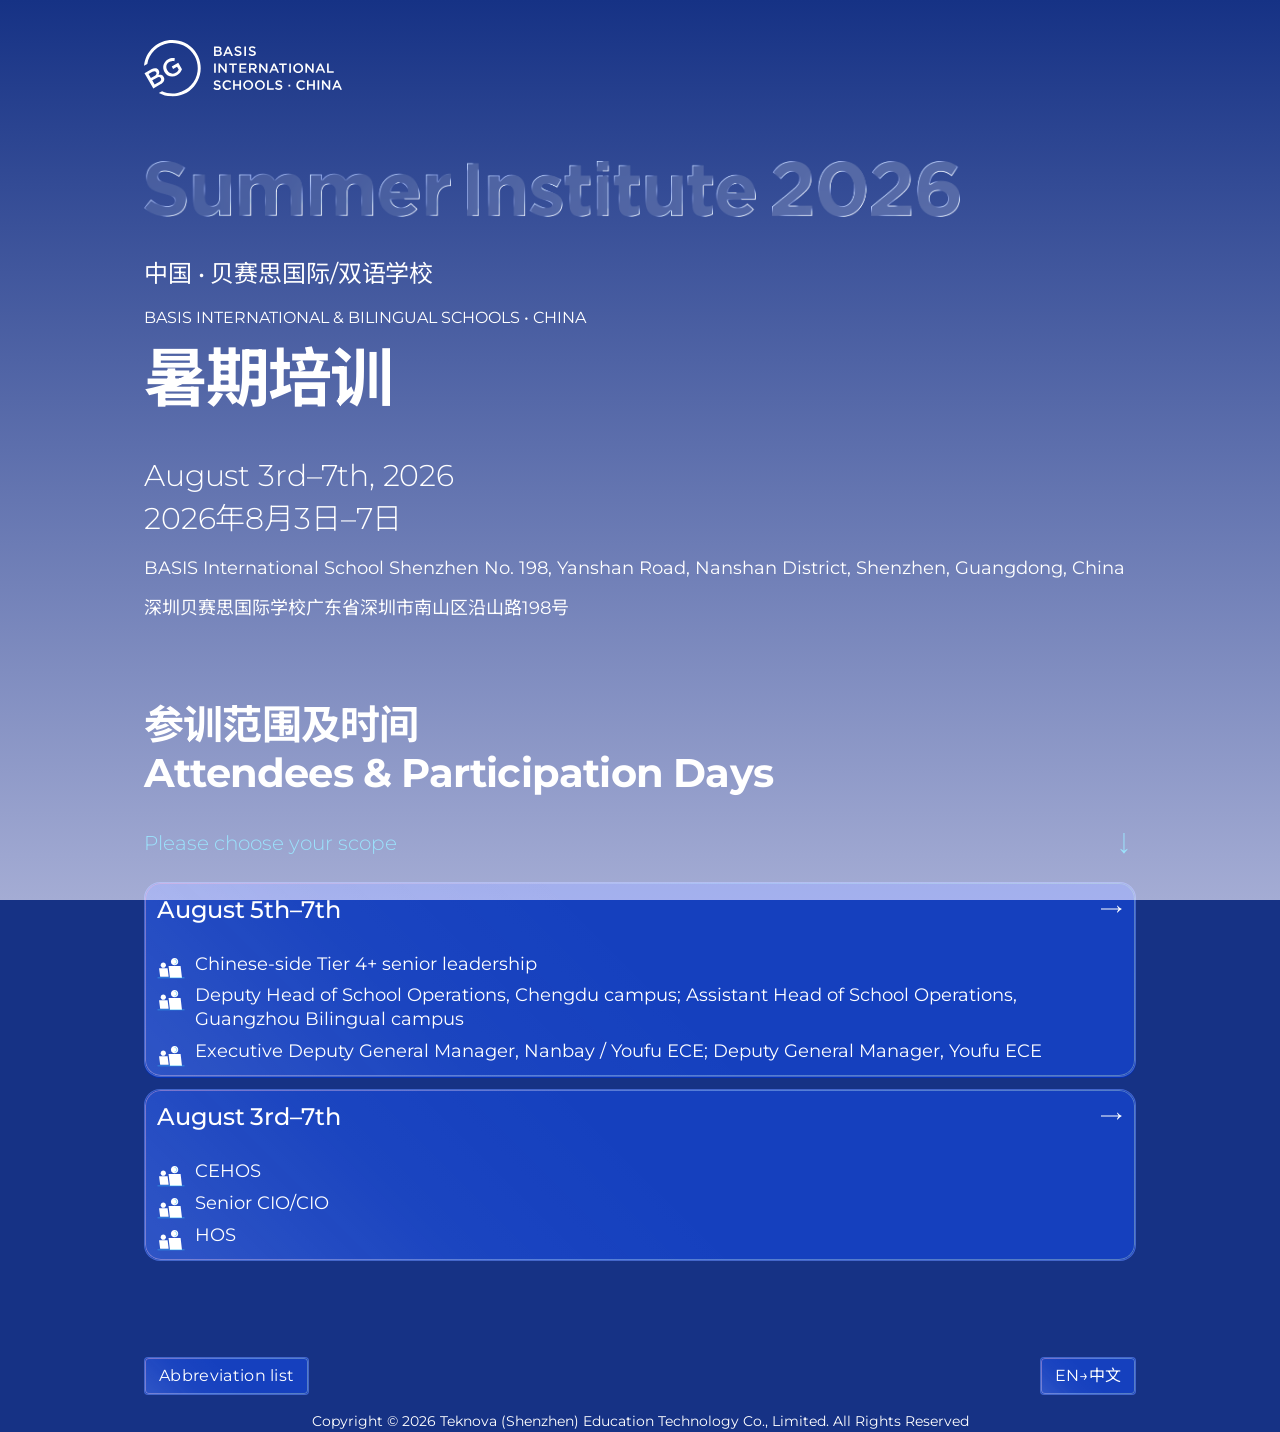
==== commit 97a76741: "Update UI styling, logo assets, and schedule data. Co-authored-by: Cursor <cursoragent@cursor.com>" ====
--- a/index.html
+++ b/index.html
@@ -4,6 +4,12 @@
     <meta charset="UTF-8" />
     <meta name="viewport" content="width=device-width, initial-scale=1" />
     <title data-i18n="meta.title">Summer Institute 2026</title>
+    <meta name="theme-color" content="#163285" />
+    <link rel="preconnect" href="https://fonts.googleapis.com" />
+    <link rel="preconnect" href="https://fonts.gstatic.com" crossorigin />
+    <link rel="stylesheet" href="https://fonts.googleapis.com/css2?family=Montserrat:ital,wght@0,300;0,400;0,600;0,700;1,400&family=Noto+Sans+SC:wght@300;400;500;700&display=swap" media="print" onload="this.media='all'" />
+    <noscript><link rel="stylesheet" href="https://fonts.googleapis.com/css2?family=Montserrat:ital,wght@0,300;0,400;0,600;0,700;1,400&family=Noto+Sans+SC:wght@300;400;500;700&display=swap" /></noscript>
+    <link rel="stylesheet" href="css/critical.css" />
     <link rel="stylesheet" href="css/main.css" />
   </head>
   <body class="si" data-page="home">
@@ -26,7 +32,32 @@
           </div>
 
           <div class="si-hero__text">
-            <h1 class="si-h1" data-i18n="hero.title">Summer Institute 2026</h1>
+            <h1 class="si-hero-logo" data-i18n-aria-label="hero.logoAria">
+              <img
+                class="si-hero-logo__img"
+                src="images/logo/Summer.png"
+                alt=""
+                width="219"
+                height="40"
+                decoding="async"
+              />
+              <img
+                class="si-hero-logo__img"
+                src="images/logo/Institute.png"
+                alt=""
+                width="207"
+                height="40"
+                decoding="async"
+              />
+              <img
+                class="si-hero-logo__img"
+                src="images/logo/2026.png"
+                alt=""
+                width="134"
+                height="40"
+                decoding="async"
+              />
+            </h1>
             <p class="si-h3" data-i18n="hero.subtitleZh">中国 • 贝赛思国际/双语学校</p>
             <p class="si-h5" data-i18n="hero.subtitleEn">BASIS INTERNATIONAL &amp; BILINGUAL SCHOOLS • CHINA</p>
             <p class="si-h1 si-h1--zh" data-i18n="hero.titleZh">暑期培训</p>
@@ -84,9 +115,9 @@
             </button>
           </div>
           <p class="si-footer__copy" data-i18n="footer.copyright">Copyright © 2026 Teknova (Shenzhen) Education Technology Co., Limited. All Rights Reserved</p>
-          <p class="si-footer__icp">
+          <!-- <p class="si-footer__icp">
             <a class="si-footer__link" href="https://beian.miit.gov.cn/" rel="noopener noreferrer" target="_blank" data-i18n="footer.icp">ICP备案号：粤ICP备19153114号</a>
-          </p>
+          </p> -->
         </div>
       </footer>
     </div>
--- a/css/critical.css
+++ b/css/critical.css
@@ -0,0 +1,6 @@
+/* Critical paint — load before main.css (no @import) to avoid white flash on navigation */
+html {
+  background-color: #163285;
+  background-image: linear-gradient(180deg, #163285 0%, #a4acd4 100%);
+  background-attachment: fixed;
+}
--- a/css/main.css
+++ b/css/main.css
@@ -9,12 +9,13 @@
 
 html {
   font-family: var(--si-font);
+  min-height: 100%;
 }
 
 body.si {
   margin: 0;
   min-height: 100dvh;
-  background: var(--si-bg);
+  background: transparent;
   color: var(--si-fg);
   -webkit-font-smoothing: antialiased;
 }
@@ -30,6 +31,7 @@
   width: 1px;
   height: 1px;
   overflow: hidden;
+  z-index: 1;
 }
 
 .skip-link:focus {
@@ -62,8 +64,9 @@
 
 .si-footer {
   margin-top: auto;
-  padding-block: 2rem 2.5rem;
-  padding-bottom: max(2.5rem, env(safe-area-inset-bottom, 0px));
+  margin-bottom: 0;
+  padding-top: 2rem;
+  padding-bottom: env(safe-area-inset-bottom, 0px);
   /* border-top: 1px solid rgb(255 255 255 / 10%); */
   color: var(--si-lavender);
   font-size: 0.875rem;
@@ -115,10 +118,26 @@
   margin: 0;
 }
 
+.si-footer__copy {
+  color: var(--si-fg);
+}
+
+.si-footer__icp {
+  color: var(--si-card-text);
+}
+
+.si-footer__icp .si-footer__link {
+  color: var(--si-card-text);
+}
+
 .si-footer__link {
   color: var(--si-fg);
   text-decoration: underline;
   text-underline-offset: 0.15em;
+}
+
+.si-footer__icp .si-footer__link:hover {
+  color: #254480;
 }
 
 .si-footer__link:hover {
@@ -176,7 +195,7 @@
   line-height: 1.45;
   cursor: pointer;
   padding: 0.25rem 0.5rem;
-  border-radius: var(--si-radius-tab);
+  border-radius: 4px;
   transition: color 0.15s ease, box-shadow 0.15s ease, background-color 0.15s ease, border-color 0.15s ease;
 }
 
@@ -208,6 +227,22 @@
 
 .si-h1--zh {
   letter-spacing: -0.03em;
+}
+
+.si-hero-logo {
+  display: flex;
+  align-items: flex-start;
+  align-content: flex-start;
+  gap: 16px;
+  flex-wrap: wrap;
+  margin: 24px 0;
+}
+
+.si-hero-logo__img {
+  display: block;
+  height: 56px;
+  width: auto;
+  max-width: 100%;
 }
 
 .si-h2 {
@@ -294,7 +329,7 @@
   align-items: center;
   justify-content: center;
   padding: 0.35rem 0.9rem;
-  border-radius: var(--si-radius-tab);
+  border-radius: 4px;
   font-size: 0.8125rem;
   font-weight: 500;
   line-height: 1.25;
@@ -431,7 +466,7 @@
 /* Home (index) — scope cards: glass + white text */
 body[data-page="home"] .si-panels__panel > .si-scope--muted {
   color: var(--si-fg);
-  box-shadow: inset 0 0 0 1px rgb(50 85 164 / 0.14);
+  box-shadow: none;
 }
 
 body[data-page="home"] .si-panels__panel > .si-scope:hover {
@@ -590,6 +625,69 @@
 
 /* Menu page — Figma node 25:2361 */
 
+@keyframes si-menu-reveal {
+  from {
+    transform: translate3d(0, min(-14vh, -80px), 0);
+  }
+
+  to {
+    transform: translate3d(0, 0, 0);
+  }
+}
+
+@keyframes si-menu-link-reveal {
+  from {
+    transform: translate3d(0, -18px, 0);
+  }
+
+  to {
+    transform: translate3d(0, 0, 0);
+  }
+}
+
+body[data-page="menu"] .si-page {
+  animation: si-menu-reveal 0.72s cubic-bezier(0.16, 1, 0.3, 1) both;
+}
+
+body[data-page="menu"] .si-menu-list > li {
+  animation: si-menu-link-reveal 0.58s cubic-bezier(0.16, 1, 0.3, 1) both;
+}
+
+body[data-page="menu"] .si-menu-list > li:nth-child(1) {
+  animation-delay: 0.14s;
+}
+
+body[data-page="menu"] .si-menu-list > li:nth-child(2) {
+  animation-delay: 0.2s;
+}
+
+body[data-page="menu"] .si-menu-list > li:nth-child(3) {
+  animation-delay: 0.26s;
+}
+
+body[data-page="menu"] .si-menu-list > li:nth-child(4) {
+  animation-delay: 0.32s;
+}
+
+body[data-page="menu"] .si-menu-list > li:nth-child(5) {
+  animation-delay: 0.38s;
+}
+
+body[data-page="menu"] .si-menu-list > li:nth-child(6) {
+  animation-delay: 0.44s;
+}
+
+body[data-page="menu"] .si-menu-list > li:nth-child(7) {
+  animation-delay: 0.5s;
+}
+
+@media (prefers-reduced-motion: reduce) {
+  body[data-page="menu"] .si-page,
+  body[data-page="menu"] .si-menu-list > li {
+    animation: none;
+  }
+}
+
 .si-menu-hero {
   background: var(--si-bg);
   padding-block: 1.5rem 0.5rem;
@@ -779,8 +877,10 @@
   position: sticky;
   top: 0;
   z-index: 30;
-  background: var(--si-bg);
-  padding-block: 1.5rem;
+  margin: 0;
+  background: linear-gradient(180deg, #162f7f 0%, #263f8e 100%);
+  padding-top: max(1.5rem, env(safe-area-inset-top, 0px));
+  padding-bottom: 1.5rem;
   /* border-bottom: 1px solid rgb(255 255 255 / 10%); */
   /* Match logo to Menu pill: vertical padding + one line (see .si-schedule-menu-pill) */
   --si-schedule-pill-height: calc(1rem + 1.45 * 1rem);
@@ -825,7 +925,7 @@
   align-items: center;
   justify-content: center;
   padding: 0.5rem 0.75rem;
-  border-radius: var(--si-radius-tab);
+  border-radius: 4px;
   font-size: 1rem;
   font-weight: 400;
   line-height: 1.45;
@@ -920,12 +1020,8 @@
   backdrop-filter: blur(var(--si-glass-frost)) saturate(calc(1 + var(--si-glass-dispersion) * 0.004));
   -webkit-backdrop-filter: blur(var(--si-glass-frost)) saturate(calc(1 + var(--si-glass-dispersion) * 0.004));
   border: 1px solid rgb(255 255 255 / calc(0.18 + var(--si-glass-refraction) * 0.004));
-  box-shadow:
-    0 calc(var(--si-glass-depth) * 0.12px) calc(var(--si-glass-depth) * 0.53px) var(--si-glass-splay)
-      rgb(0 0 0 / calc(var(--si-glass-depth) * 0.005)),
-    inset 0 1px 0 rgb(255 255 255 / calc(0.25 + var(--si-glass-light-intensity) * 0.25)),
-    inset 1px 1px 0 rgb(255 255 255 / calc(0.1 * var(--si-glass-light-intensity)));
-  transition: color 0.15s ease, box-shadow 0.15s ease, background-color 0.15s ease, border-color 0.15s ease;
+  box-shadow: none;
+  transition: color 0.15s ease, background-color 0.15s ease, border-color 0.15s ease;
 }
 
 .si-date-tab.is-active::before {
@@ -1684,7 +1780,7 @@
   height: 160px;
   width: auto;
   max-width: 100%;
-  margin-top: 0;
+  margin-top: 8px;
   border-radius: var(--si-radius-tight, 8px);
 }
 
@@ -1933,11 +2029,7 @@
   backdrop-filter: blur(var(--si-glass-frost)) saturate(calc(1 + var(--si-glass-dispersion) * 0.004));
   -webkit-backdrop-filter: blur(var(--si-glass-frost)) saturate(calc(1 + var(--si-glass-dispersion) * 0.004));
   border: 1px solid rgb(255 255 255 / calc(0.18 + var(--si-glass-refraction) * 0.004));
-  box-shadow:
-    0 calc(var(--si-glass-depth) * 0.12px) calc(var(--si-glass-depth) * 0.53px) var(--si-glass-splay)
-      rgb(0 0 0 / calc(var(--si-glass-depth) * 0.005)),
-    inset 0 1px 0 rgb(255 255 255 / calc(0.25 + var(--si-glass-light-intensity) * 0.25)),
-    inset 1px 1px 0 rgb(255 255 255 / calc(0.1 * var(--si-glass-light-intensity)));
+  box-shadow: none;
 }
 
 :is(
@@ -1962,6 +2054,7 @@
   .si-schdb-form-actions__ghost
 ):hover {
   background: rgb(255 255 255 / calc(0.14 + var(--si-glass-refraction) * 0.003));
+  box-shadow: none;
 }
 
 :is(.si-tab.is-active) {
@@ -2207,8 +2300,8 @@
 
 .si-loc-link {
   color: inherit;
-  text-decoration: underline;
-  text-underline-offset: 0.15em;
+  /* text-decoration: underline;
+  text-underline-offset: 0.15em; */
   font-size: 1.125rem;
   line-height: 1.35;
   word-break: break-word;
@@ -2516,6 +2609,7 @@
   border-radius: 12px;
   overflow: hidden;
   color: var(--si-card-text);
+  box-shadow: none;
 }
 
 .table-style-a .table-style-a__table {
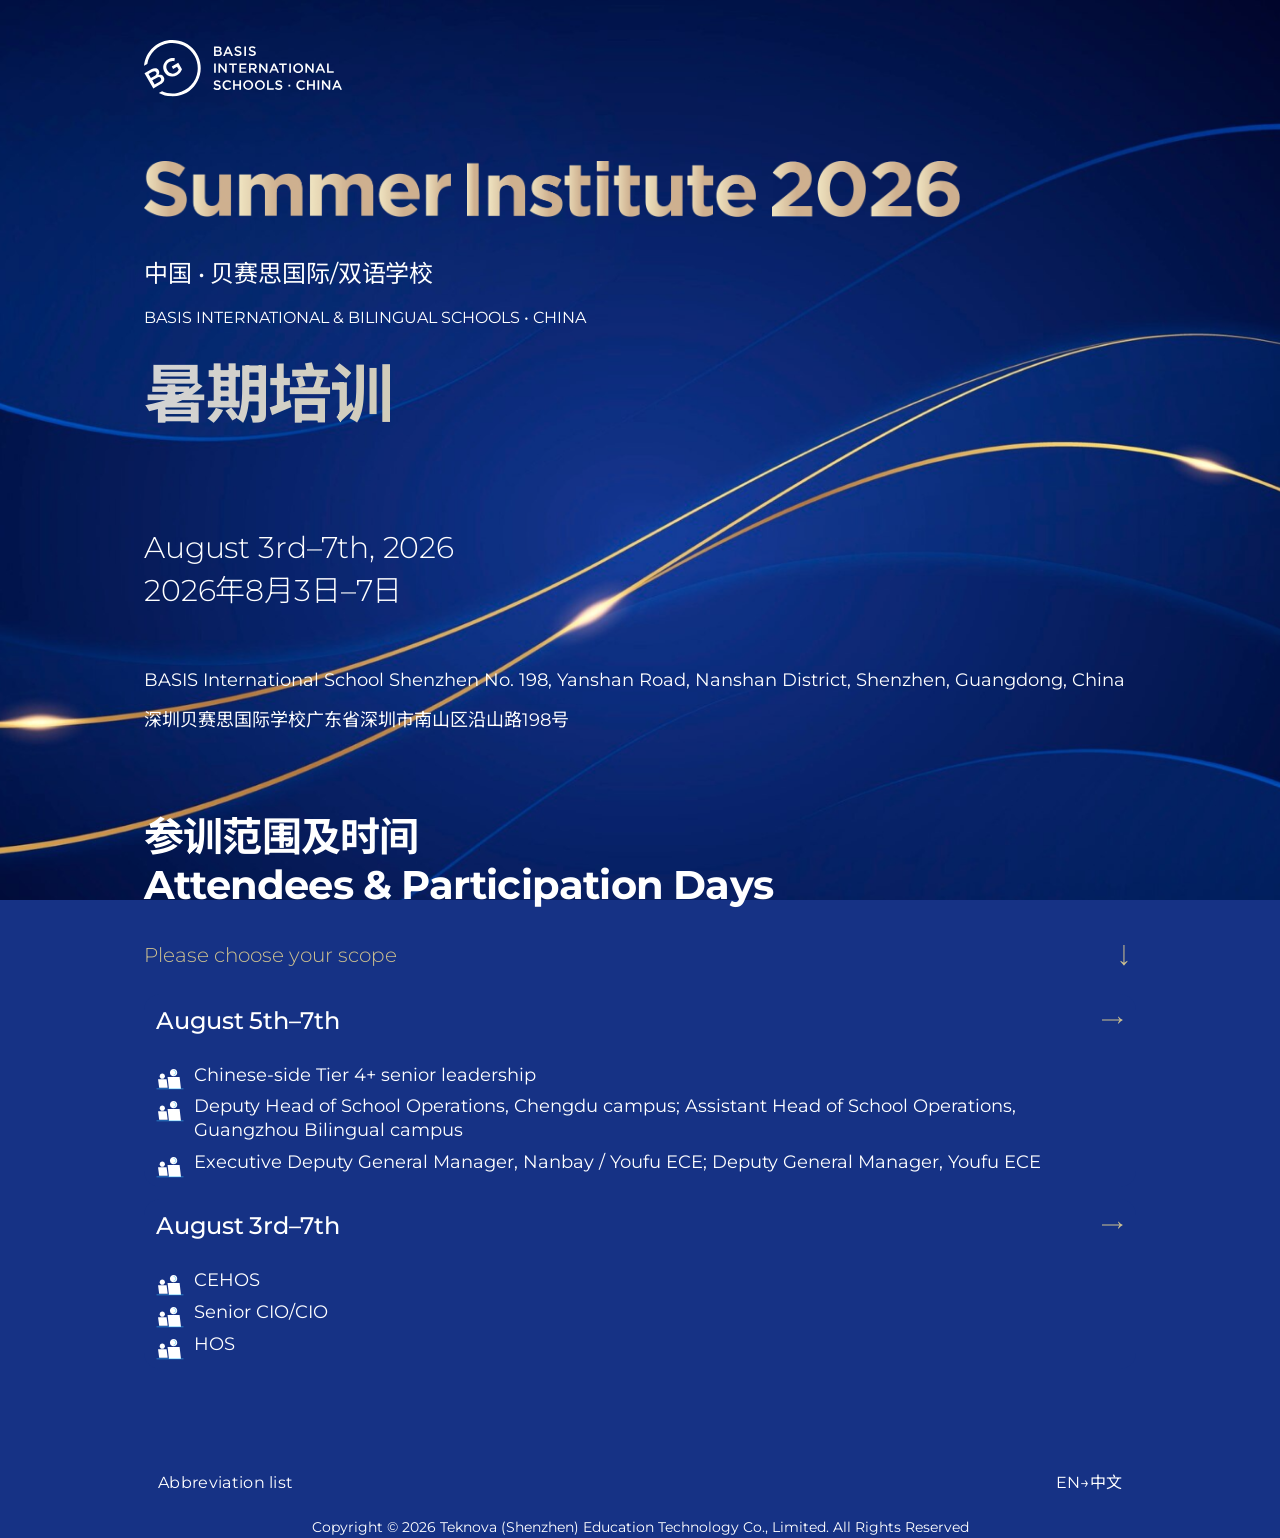
==== commit e68d9893: "Import V2 schedule data and polish luxury theme with updated hotel/transport copy. Add gold-accent s" ====
--- a/index.html
+++ b/index.html
@@ -60,7 +60,7 @@
             </h1>
             <p class="si-h3" data-i18n="hero.subtitleZh">中国 • 贝赛思国际/双语学校</p>
             <p class="si-h5" data-i18n="hero.subtitleEn">BASIS INTERNATIONAL &amp; BILINGUAL SCHOOLS • CHINA</p>
-            <p class="si-h1 si-h1--zh" data-i18n="hero.titleZh">暑期培训</p>
+            <p class="si-h1 si-h1--zh si-gold-text" data-i18n="hero.titleZh">暑期培训</p>
           </div>
 
           <div class="si-hero__meta">
--- a/css/critical.css
+++ b/css/critical.css
@@ -1,6 +1,9 @@
 /* Critical paint — load before main.css (no @import) to avoid white flash on navigation */
 html {
   background-color: #163285;
-  background-image: linear-gradient(180deg, #163285 0%, #a4acd4 100%);
+  background-image: url("../images/background.png");
+  background-repeat: no-repeat;
+  background-position: center;
+  background-size: cover;
   background-attachment: fixed;
 }
--- a/css/main.css
+++ b/css/main.css
@@ -113,6 +113,21 @@
   margin-bottom: 0;
 }
 
+.si-footer__toolbar .si-home-abbrev-btn,
+.si-footer__toolbar .si-lang {
+  border: 0;
+  background: transparent;
+  border-radius: 4px;
+  box-shadow: none;
+}
+
+.si-footer__toolbar .si-home-abbrev-btn:hover,
+.si-footer__toolbar .si-home-abbrev-btn:focus-visible,
+.si-footer__toolbar .si-lang:hover,
+.si-footer__toolbar .si-lang:focus-visible {
+  background: transparent;
+}
+
 .si-footer__copy,
 .si-footer__icp {
   margin: 0;
@@ -141,11 +156,10 @@
 }
 
 .si-footer__link:hover {
-  color: var(--si-accent);
+  text-decoration-color: var(--si-gold-end);
 }
 
 .si-footer__link:focus-visible {
-  outline: 2px solid var(--si-accent);
   outline-offset: 2px;
 }
 
@@ -206,7 +220,6 @@
 }
 
 .si-lang:focus-visible {
-  outline: 2px solid var(--si-accent);
   outline-offset: 2px;
 }
 
@@ -218,7 +231,7 @@
 }
 
 .si-h1 {
-  margin: 0;
+  margin: 16px 0;
   font-size: 4rem;
   font-weight: 700;
   line-height: 1.1;
@@ -227,6 +240,71 @@
 
 .si-h1--zh {
   letter-spacing: -0.03em;
+}
+
+.si-gold-text,
+.si-gold-gradient-text {
+  background: var(--si-gold-gradient);
+  -webkit-background-clip: text;
+  background-clip: text;
+  color: transparent;
+}
+
+/* Text accent (replaces legacy --si-accent / #9be2fc) */
+:is(
+  .si-footer__link:hover,
+  .si-back,
+  .si-detail-scope,
+  .si-map-route-btn:hover,
+  .si-schdb-nav__link,
+  .si-schdb-cathead--fold-category:hover,
+  .si-schdb-day__summary,
+  .si-schdb-remove
+) {
+  background: var(--si-gold-gradient);
+  -webkit-background-clip: text;
+  background-clip: text;
+  color: transparent;
+}
+
+.si-back:hover,
+.si-schdb-nav__link:hover,
+.si-schdb-day__summary:hover {
+  background: none;
+  -webkit-background-clip: border-box;
+  background-clip: border-box;
+}
+
+.si-map-picker__link:hover {
+  color: var(--si-gold-end);
+}
+
+/* Focus rings: solid cap from gold gradient (outline cannot use gradient) */
+:is(
+  .si-footer__link,
+  .si-lang,
+  .si-home-abbrev-btn,
+  .si-tab,
+  .si-schedule-menu-pill,
+  .si-date-tab,
+  .si-img-lightbox-trigger,
+  .si-lightbox__close,
+  .si-map-route-btn,
+  .si-map-picker__link,
+  .si-inner-doc-tile,
+  .si-schdb-cathead--fold-category,
+  .si-schdb-input
+):focus-visible,
+.si-schdb-input:focus {
+  outline: 2px solid var(--si-gold-end);
+}
+
+body[data-page="home"] .si-h1--zh,
+body[data-page="menu"] .si-h1--zh {
+  background: var(--si-gold-gradient);
+  -webkit-background-clip: text;
+  background-clip: text;
+  color: transparent;
 }
 
 .si-hero-logo {
@@ -278,6 +356,7 @@
   font-weight: 500;
   line-height: 1.25;
   letter-spacing: -0.01em;
+  color: var(--si-gold-gradient);
 }
 
 .si-h4 {
@@ -287,6 +366,7 @@
 .si-menu-link__text {
   flex: 1;
   min-width: 0;
+  /* color: var(--brand-color-gold); */
 }
 
 .si-card__title,
@@ -302,7 +382,7 @@
 }
 
 .si-dates {
-  margin: 0;
+  margin: 40px 0;
   font-size: 1.875rem;
   font-weight: 300;
   line-height: 1.45;
@@ -344,7 +424,6 @@
 }
 
 .si-home-abbrev-btn:focus-visible {
-  outline: 2px solid var(--si-accent);
   outline-offset: 3px;
 }
 
@@ -357,11 +436,11 @@
   display: flex;
   align-items: center;
   justify-content: space-between;
-  gap: 0.75rem;
+  gap: 1rem;
   font-size: 1.25rem;
   font-weight: 300;
   line-height: 1.45;
-  color: var(--si-accent);
+  color: var(--si-gold-end);
   /* text-decoration: underline;
   text-underline-offset: 0.2em; */
 }
@@ -369,12 +448,12 @@
 .si-choose__chev {
   flex-shrink: 0;
   display: flex;
-  color: var(--si-accent);
+  color: var(--brand-color-gold);
 }
 
 .si-choose__chev svg {
   display: block;
-  color: var(--si-accent);
+  color: var(--brand-color-gold);
   transform: rotate(90deg);
 }
 
@@ -417,7 +496,6 @@
 }
 
 .si-tab:focus-visible {
-  outline: 2px solid var(--si-accent);
   outline-offset: 2px;
 }
 
@@ -571,6 +649,7 @@
 .si-card__arrow svg,
 .si-scope__arrow svg {
   display: block;
+  color: var(--brand-color-gold);
 }
 
 .si-card:focus-visible,
@@ -712,10 +791,10 @@
 
 .si-scope-chip {
   margin: 1rem 0 0;
-  font-size: 0.95rem;
+  font-size: 1rem;
   font-weight: 400;
   line-height: 1.45;
-  color: var(--si-accent);
+  color: var(--brand-color-gold);
 }
 
 .si-menu-main {
@@ -758,11 +837,13 @@
   padding: 1rem 1.5rem;
   border-radius: var(--si-radius-card);
   text-decoration: none;
-  color: var(--si-fg);
   transition: color 0.15s ease, box-shadow 0.15s ease, background-color 0.15s ease, border-color 0.15s ease;
 }
 
 .si-menu-link:hover {
+  background: none;
+  -webkit-background-clip: border-box;
+  background-clip: border-box;
   color: var(--si-fg);
 }
 
@@ -778,13 +859,22 @@
   width: 48px;
   height: 48px;
   flex-shrink: 0;
-  color: var(--si-fg);
+  color: var(--brand-color-gold);
   transition: color 0.15s ease;
 }
 
+.si-menu-link .si-card__arrow,
+.si-menu-link .si-card__arrow svg {
+  color: var(--brand-color-gold);
+}
+
 .si-menu-link:hover .si-menu-icon,
-.si-menu-link:focus-visible .si-menu-icon {
-  color: var(--si-fg);
+.si-menu-link:focus-visible .si-menu-icon,
+.si-menu-link:hover .si-card__arrow,
+.si-menu-link:hover .si-card__arrow svg,
+.si-menu-link:focus-visible .si-card__arrow,
+.si-menu-link:focus-visible .si-card__arrow svg {
+  color: var(--brand-color-gold);
 }
 
 .si-menu-icon svg {
@@ -814,8 +904,8 @@
 }
 
 .si-back {
-  color: var(--si-accent);
   text-decoration: underline;
+  text-decoration-color: var(--si-gold-end);
   text-underline-offset: 0.2em;
   font-size: 1rem;
   white-space: nowrap;
@@ -843,7 +933,6 @@
   margin: 0 0 1rem;
   font-size: 0.95rem;
   line-height: 1.45;
-  color: var(--si-accent);
 }
 
 .si-placeholder {
@@ -878,7 +967,7 @@
   top: 0;
   z-index: 30;
   margin: 0;
-  background: linear-gradient(180deg, #162f7f 0%, #263f8e 100%);
+  background: linear-gradient(180deg, #001348 0%, rgba(3, 25, 82, 0.00) 100%);
   padding-top: max(1.5rem, env(safe-area-inset-top, 0px));
   padding-bottom: 1.5rem;
   /* border-bottom: 1px solid rgb(255 255 255 / 10%); */
@@ -942,7 +1031,6 @@
 }
 
 .si-schedule-menu-pill:focus-visible {
-  outline: 2px solid var(--si-accent);
   outline-offset: 2px;
 }
 
@@ -952,9 +1040,9 @@
 
 .si-schedule-scope {
   margin: 0 0 1rem;
-  font-size: 0.95rem;
+  font-size: 1rem;
   line-height: 1.45;
-  color: var(--si-accent);
+  color: var(--brand-color-gold);
 }
 
 .si-schedule-title {
@@ -1016,50 +1104,17 @@
   overflow: hidden;
   border-radius: 60px;
   color: var(--si-fg);
-  background: rgb(255 255 255 / calc(0.06 + var(--si-glass-refraction) * 0.002));
-  backdrop-filter: blur(var(--si-glass-frost)) saturate(calc(1 + var(--si-glass-dispersion) * 0.004));
-  -webkit-backdrop-filter: blur(var(--si-glass-frost)) saturate(calc(1 + var(--si-glass-dispersion) * 0.004));
-  border: 1px solid rgb(255 255 255 / calc(0.18 + var(--si-glass-refraction) * 0.004));
+  background: var(--si-gold-surface);
+  border: 1px solid var(--brand-color-gold);
+  backdrop-filter: none;
+  -webkit-backdrop-filter: none;
   box-shadow: none;
   transition: color 0.15s ease, background-color 0.15s ease, border-color 0.15s ease;
 }
 
-.si-date-tab.is-active::before {
-  display: block;
-  content: "";
-  position: absolute;
-  inset: 0;
-  z-index: -1;
-  border-radius: inherit;
-  pointer-events: none;
-  background: linear-gradient(
-    var(--si-glass-light-angle),
-    rgb(255 255 255 / calc(0.55 * var(--si-glass-light-intensity))) 0%,
-    rgb(255 255 255 / calc(0.12 * var(--si-glass-light-intensity))) 28%,
-    transparent 52%
-  );
-  mix-blend-mode: overlay;
-}
-
+.si-date-tab.is-active::before,
 .si-date-tab.is-active::after {
-  display: block;
-  content: "";
-  position: absolute;
-  inset: 0;
-  z-index: -1;
-  border-radius: inherit;
-  pointer-events: none;
-  padding: 1px;
-  background: linear-gradient(
-    135deg,
-    rgb(255 180 220 / calc(var(--si-glass-dispersion) * 0.0025)) 0%,
-    rgb(180 220 255 / calc(var(--si-glass-dispersion) * 0.0025)) 50%,
-    rgb(220 255 200 / calc(var(--si-glass-dispersion) * 0.002)) 100%
-  );
-  mask: linear-gradient(#fff 0 0) content-box, linear-gradient(#fff 0 0);
-  mask-composite: exclude;
-  -webkit-mask-composite: xor;
-  opacity: calc(var(--si-glass-dispersion) / 100);
+  display: none;
 }
 
 .si-date-tab.is-active:hover {
@@ -1090,7 +1145,6 @@
 }
 
 .si-date-tab:focus-visible {
-  outline: 2px solid var(--si-accent);
   outline-offset: 2px;
 }
 
@@ -1440,6 +1494,7 @@
   margin: 0;
   font-size: 1.125rem;
   line-height: 1.333;
+  white-space: pre-line;
 }
 
 .si-sch-loc {
@@ -1465,6 +1520,15 @@
   margin: 0;
   font-size: 1.125rem;
   line-height: 1.333;
+}
+
+/* Schedule extra: Table style A (blue zebra) for div-based breakout tables */
+.si-sch-extra .si-sch-table {
+  border: 1px solid rgb(255 255 255 / 0.2);
+  border-radius: 12px;
+  overflow: hidden;
+  background: var(--si-table-zebra-a);
+  color: var(--si-fg);
 }
 
 .si-sch-table {
@@ -1526,12 +1590,44 @@
   border-bottom: 0;
 }
 
+.si-sch-extra .si-sch-table__head,
+.si-sch-extra .si-sch-table__group,
+.si-sch-extra .si-sch-table__row {
+  border-color: rgb(255 255 255 / 0.18);
+}
+
+.si-sch-extra .si-sch-table__head {
+  font-weight: 700;
+  background: var(--si-table-zebra-a);
+  color: var(--si-fg);
+}
+
+.si-sch-extra .si-sch-table__group-cell,
+.si-sch-extra .si-sch-table__cell {
+  color: var(--si-fg);
+}
+
+.si-sch-extra .si-sch-table__rows .si-sch-table__row:nth-child(odd) {
+  background-color: var(--si-table-zebra-a);
+}
+
+.si-sch-extra .si-sch-table__rows .si-sch-table__row:nth-child(even) {
+  background-color: var(--si-table-zebra-b);
+}
+
+.si-sch-extra .si-sch-table__row.is-stripe {
+  background-color: inherit;
+}
+
 .si-sch-table__row.is-stripe {
   background: rgb(255 255 255 / 0.2);
 }
 
-.si-sch-card--detail.is-expanded .si-sch-table {
-  border-color: rgb(255 255 255 / 0.45);
+.si-sch-card--detail.is-expanded .si-sch-extra .si-sch-table,
+.si-sch-card--detail.is-expanded .si-sch-extra .si-sch-table__head,
+.si-sch-card--detail.is-expanded .si-sch-extra .si-sch-table__group,
+.si-sch-card--detail.is-expanded .si-sch-extra .si-sch-table__row {
+  border-color: rgb(255 255 255 / 0.18);
 }
 
 .si-sch-card--detail.is-expanded .si-sch-table__head,
@@ -1544,6 +1640,14 @@
   background: rgb(255 255 255 / 0.14);
 }
 
+.si-sch-card--detail.is-expanded:hover .si-sch-extra .si-sch-table__rows .si-sch-table__row:nth-child(odd) {
+  background-color: var(--si-table-zebra-a);
+}
+
+.si-sch-card--detail.is-expanded:hover .si-sch-extra .si-sch-table__rows .si-sch-table__row:nth-child(even) {
+  background-color: var(--si-table-zebra-b);
+}
+
 .si-sch-card--detail .si-sch-table__row.is-stripe {
   background: rgb(50 85 164 / 0.08);
 }
@@ -1563,9 +1667,20 @@
   margin-top: 0.75rem;
   overflow-x: auto;
   -webkit-overflow-scrolling: touch;
-  border-radius: 4px;
-}
-
+}
+
+.si-sch-extra .si-sch-group-matrix.table-style-a .table-style-a__wrap {
+  margin: 0;
+  overflow-x: auto;
+  overflow-y: hidden;
+  -webkit-overflow-scrolling: touch;
+}
+
+.si-sch-extra .si-sch-group-matrix.table-style-a .table-style-a__table {
+  margin: 0;
+}
+
+/* Legacy matrix markup (if any static HTML still uses si-sch-matrix-table) */
 .si-sch-matrix-table {
   width: 100%;
   border-collapse: collapse;
@@ -1717,6 +1832,10 @@
 body[data-section="hotel"] .si-ol,
 body[data-section="hotel"] .si-hotel-notice-nested {
   color: var(--si-fg);
+}
+
+body[data-section="hotel"] .si-loc-text {
+  white-space: pre-line;
 }
 
 /* 内页信息卡：默认可读不可点；需可点时加 .si-card--clickable 或使用 a.si-card / button.si-card */
@@ -1798,7 +1917,6 @@
 }
 
 .si-img-lightbox-trigger:focus-visible {
-  outline: 2px solid var(--si-accent);
   outline-offset: 3px;
   border-radius: var(--si-radius-tight, 8px);
 }
@@ -1853,7 +1971,6 @@
 }
 
 .si-lightbox__close:focus-visible {
-  outline: 2px solid var(--si-accent);
   outline-offset: 2px;
 }
 
@@ -1879,12 +1996,7 @@
   text-underline-offset: 0.15em; */
 }
 
-.si-map-route-btn:hover {
-  color: var(--si-accent);
-}
-
 .si-map-route-btn:focus-visible {
-  outline: 2px solid var(--si-accent);
   outline-offset: 3px;
   border-radius: 4px;
 }
@@ -1940,11 +2052,9 @@
 
 .si-map-picker__link:hover {
   background: rgb(255 255 255 / 0.16);
-  color: var(--si-accent);
 }
 
 .si-map-picker__link:focus-visible {
-  outline: 2px solid var(--si-accent);
   outline-offset: 2px;
 }
 
@@ -2000,17 +2110,15 @@
   padding: 1rem 1.25rem;
 }
 
-/* Glass surfaces — cards, tabs, buttons (tokens: --si-glass-* in tokens.css) */
+/* Gold surfaces — cards, tabs, buttons (replaces glass on luxury branch) */
 :is(
-  .si-glass,
+  .si-gold,
   .si-card,
   .si-scope,
   a.si-card,
   button.si-card,
   .si-tab,
-  .si-lang,
   .si-menu-link,
-  .si-home-abbrev-btn,
   .si-schedule-menu-pill,
   .si-sch-card,
   .si-inner-doc-tile,
@@ -2025,23 +2133,22 @@
   position: relative;
   isolation: isolate;
   overflow: hidden;
-  background: rgb(255 255 255 / calc(0.06 + var(--si-glass-refraction) * 0.002));
-  backdrop-filter: blur(var(--si-glass-frost)) saturate(calc(1 + var(--si-glass-dispersion) * 0.004));
-  -webkit-backdrop-filter: blur(var(--si-glass-frost)) saturate(calc(1 + var(--si-glass-dispersion) * 0.004));
-  border: 1px solid rgb(255 255 255 / calc(0.18 + var(--si-glass-refraction) * 0.004));
+  border-radius: var(--si-radius-card);
+  /* border: 1px solid var(--brand-color-gold); */
+  background: var(--si-gold-surface);
   box-shadow: none;
+  backdrop-filter: none;
+  -webkit-backdrop-filter: none;
 }
 
 :is(
-  .si-glass,
+  .si-gold,
   .si-card,
   .si-scope,
   a.si-card,
   button.si-card,
   .si-tab,
-  .si-lang,
   .si-menu-link,
-  .si-home-abbrev-btn,
   .si-schedule-menu-pill,
   .si-sch-card,
   .si-inner-doc-tile,
@@ -2053,29 +2160,27 @@
   .si-schdb-form-actions__primary,
   .si-schdb-form-actions__ghost
 ):hover {
-  background: rgb(255 255 255 / calc(0.14 + var(--si-glass-refraction) * 0.003));
+  background: #1a3a94;
   box-shadow: none;
 }
 
 :is(.si-tab.is-active) {
-  background: rgb(255 255 255 / calc(0.32 + var(--si-glass-refraction) * 0.004));
+  background: #1e4599;
   color: var(--si-fg);
 }
 
 .si-schedule-menu-pill {
-  background: rgb(255 255 255 / calc(0.28 + var(--si-glass-refraction) * 0.004));
+  background: var(--si-gold-surface);
 }
 
 :is(
-  .si-glass,
+  .si-gold,
   .si-card,
   .si-scope,
   a.si-card,
   button.si-card,
   .si-tab,
-  .si-lang,
   .si-menu-link,
-  .si-home-abbrev-btn,
   .si-schedule-menu-pill,
   .si-sch-card,
   .si-inner-doc-tile,
@@ -2086,32 +2191,15 @@
   .si-schdb-card-actions__btn,
   .si-schdb-form-actions__primary,
   .si-schdb-form-actions__ghost
-)::before {
-  content: "";
-  position: absolute;
-  inset: 0;
-  z-index: -1;
-  border-radius: inherit;
-  pointer-events: none;
-  background: linear-gradient(
-    var(--si-glass-light-angle),
-    rgb(255 255 255 / calc(0.55 * var(--si-glass-light-intensity))) 0%,
-    rgb(255 255 255 / calc(0.12 * var(--si-glass-light-intensity))) 28%,
-    transparent 52%
-  );
-  mix-blend-mode: overlay;
-}
-
+)::before,
 :is(
-  .si-glass,
+  .si-gold,
   .si-card,
   .si-scope,
   a.si-card,
   button.si-card,
   .si-tab,
-  .si-lang,
   .si-menu-link,
-  .si-home-abbrev-btn,
   .si-schedule-menu-pill,
   .si-sch-card,
   .si-admin-note,
@@ -2122,27 +2210,11 @@
   .si-schdb-form-actions__primary,
   .si-schdb-form-actions__ghost
 ):not(.si-inner-doc-tile)::after {
-  content: "";
-  position: absolute;
-  inset: 0;
-  z-index: -1;
-  border-radius: inherit;
-  pointer-events: none;
-  padding: 1px;
-  background: linear-gradient(
-    135deg,
-    rgb(255 180 220 / calc(var(--si-glass-dispersion) * 0.0025)) 0%,
-    rgb(180 220 255 / calc(var(--si-glass-dispersion) * 0.0025)) 50%,
-    rgb(220 255 200 / calc(var(--si-glass-dispersion) * 0.002)) 100%
-  );
-  mask: linear-gradient(#fff 0 0) content-box, linear-gradient(#fff 0 0);
-  mask-composite: exclude;
-  -webkit-mask-composite: xor;
-  opacity: calc(var(--si-glass-dispersion) / 100);
+  display: none;
 }
 
 :is(
-  .si-glass,
+  .si-gold,
   .si-card,
   .si-scope,
   .si-menu-link,
@@ -2150,9 +2222,7 @@
   .si-inner-doc-tile,
   .si-admin-note,
   .si-tab,
-  .si-lang,
   .si-schedule-menu-pill,
-  .si-home-abbrev-btn,
   .si-admin-cta
 ) > *,
 :is(
@@ -2166,18 +2236,27 @@
   z-index: 1;
 }
 
+.si-gold {
+  border-radius: var(--si-radius-card);
+  border: 1px solid var(--brand-color-gold);
+  background: var(--si-gold-surface);
+  color: var(--si-fg);
+  padding: 1rem 1.25rem;
+}
+
+/* Legacy alias for UI kit demos */
 .si-glass {
   border-radius: var(--si-radius-card);
+  border: 1px solid var(--brand-color-gold);
+  background: var(--si-gold-surface);
   color: var(--si-fg);
   padding: 1rem 1.25rem;
 }
 
-/* Buttons & tabs: default white text on glass */
+/* Buttons & tabs: default white text on gold surfaces */
 :is(
   .si-tab,
-  .si-lang,
   .si-menu-link,
-  .si-home-abbrev-btn,
   .si-schedule-menu-pill,
   .si-scope,
   .si-admin-cta,
@@ -2194,15 +2273,13 @@
 
 @supports not ((backdrop-filter: blur(1px)) or (-webkit-backdrop-filter: blur(1px))) {
   :is(
-    .si-glass,
+    .si-gold,
     .si-card,
     .si-scope,
     a.si-card,
     button.si-card,
     .si-tab,
-    .si-lang,
     .si-menu-link,
-    .si-home-abbrev-btn,
     .si-schedule-menu-pill,
     .si-sch-card,
     .si-inner-doc-tile,
@@ -2212,11 +2289,11 @@
     .si-schdb-versions-list__btn,
     .si-schdb-card-actions__btn
   ) {
-    background: rgb(255 255 255 / 0.18);
+    background: var(--si-gold-surface);
   }
 
   .si-date-tab.is-active {
-    background: rgb(255 255 255 / 0.18);
+    background: var(--si-gold-surface);
   }
 }
 
@@ -2455,6 +2532,7 @@
   }
 }
 
+body[data-page="schedule"] .si-sch-extra .table-style-a__wrap,
 body[data-section="transport"] .si-sch-extra .table-style-a__wrap {
   overflow-x: auto;
   overflow-y: hidden;
@@ -2462,6 +2540,7 @@
   flex-flow: column;
 }
 
+body[data-page="schedule"] .si-sch-extra .table-style-a__table,
 body[data-section="transport"] .si-sch-extra .table-style-a__table {
   margin: 0;
 }
@@ -2575,7 +2654,6 @@
 }
 
 .si-inner-doc-tile:focus-visible {
-  outline: 2px solid var(--si-accent);
   outline-offset: 3px;
 }
 
@@ -2602,13 +2680,13 @@
   vertical-align: middle;
 }
 
-/* Table style A — white zebra table (wifi-help.html, dress-code, transport-timetable shuttle schedule, transport-campus-dinner). Scope: .table-style-a on body or a wrapper. */
+/* Table style A — blue zebra table (wifi-help, dress-code, transport, schedule extra). Scope: .table-style-a on body or a wrapper. */
 .table-style-a .si-card.table-style-a__wrap {
-  background: #ffffff;
-  border: 1px solid rgba(50, 85, 164, 0.28);
+  background: var(--si-table-zebra-a);
+  border: 1px solid rgb(255 255 255 / 0.2);
   border-radius: 12px;
   overflow: hidden;
-  color: var(--si-card-text);
+  color: var(--si-fg);
   box-shadow: none;
 }
 
@@ -2617,38 +2695,46 @@
   border-collapse: collapse;
   font-size: 16px;
   line-height: 1.4;
+  color: var(--si-fg);
 }
 
 .table-style-a .table-style-a__table th,
 .table-style-a .table-style-a__table td {
-  border: 1px solid rgba(50, 85, 164, 0.22);
+  border: 1px solid rgb(255 255 255 / 0.18);
   padding: 0.65rem 0.85rem;
   vertical-align: middle;
   text-align: left;
-  color: var(--si-card-text);
+  color: var(--si-fg);
+}
+
+.table-style-a .table-style-a__table td[rowspan],
+.table-style-a .table-style-a__table th[rowspan] {
+  vertical-align: middle;
 }
 
 .table-style-a .table-style-a__table thead th {
   font-weight: 700;
   font-size: 16px;
-  background: #ffffff;
+  background: var(--si-table-zebra-a);
+  color: var(--si-fg);
 }
 
 .table-style-a .table-style-a__table tbody tr:nth-child(odd) th,
 .table-style-a .table-style-a__table tbody tr:nth-child(odd) td {
-  background-color: #ffffff;
+  background-color: var(--si-table-zebra-a);
+  color: var(--si-fg);
 }
 
 .table-style-a .table-style-a__table tbody tr:nth-child(even) th,
 .table-style-a .table-style-a__table tbody tr:nth-child(even) td {
-  background-color: #f0f3fa;
-}
-
-@supports (background: color-mix(in srgb, white 50%, black 50%)) {
-  .table-style-a .table-style-a__table tbody tr:nth-child(even) th,
-  .table-style-a .table-style-a__table tbody tr:nth-child(even) td {
-    background-color: color-mix(in srgb, #ffffff 80%, var(--si-card-text) 20%);
-  }
+  background-color: var(--si-table-zebra-b);
+  color: var(--si-fg);
+}
+
+.table-style-a .si-card.table-style-a__wrap:hover {
+  background: var(--si-table-zebra-a);
+  border-color: rgb(255 255 255 / 0.2);
+  box-shadow: none;
 }
 
 .table-style-a .table-style-a__table--cells-center th,
@@ -2659,6 +2745,23 @@
 .table-style-a .table-style-a__table--bisz-cols tbody tr:first-child th {
   font-weight: 700;
   font-size: 16px;
+  background: var(--si-table-zebra-a);
+  color: var(--si-fg);
+}
+
+.si-dress-attire {
+  display: inline-flex;
+  align-items: center;
+  justify-content: center;
+  gap: 0.35rem;
+  flex-wrap: wrap;
+}
+
+.si-dress-attire__icon {
+  display: block;
+  width: 1.75rem;
+  height: auto;
+  flex-shrink: 0;
 }
 
 .si-inner-table th,
@@ -2761,8 +2864,8 @@
 }
 
 .si-schdb-nav__link {
-  color: var(--si-accent);
   text-decoration: underline;
+  text-decoration-color: var(--si-gold-end);
   text-underline-offset: 0.15em;
   font-size: 1rem;
 }
@@ -2890,12 +2993,8 @@
   outline-offset: 3px;
 }
 
-.si-schdb-cathead--fold-category:hover {
-  color: var(--si-accent);
-}
-
 .si-schdb-cathead--fold-category:focus-visible {
-  outline: 2px solid var(--si-accent);
+  outline-offset: 3px;
 }
 
 .si-schdb-category + .si-schdb-cathead {
@@ -2934,7 +3033,6 @@
   cursor: pointer;
   font-weight: 600;
   font-size: 1rem;
-  color: var(--si-accent);
   padding: 0.35rem 0;
 }
 
@@ -3015,7 +3113,6 @@
 }
 
 .si-schdb-input:focus {
-  outline: 2px solid var(--si-accent);
   outline-offset: 1px;
 }
 
@@ -3029,8 +3126,8 @@
   border: 0;
   padding: 0;
   background: none;
-  color: var(--si-accent);
   text-decoration: underline;
+  text-decoration-color: var(--si-gold-end);
   cursor: pointer;
   font: inherit;
   font-size: 0.9rem;
@@ -3044,7 +3141,7 @@
   font: inherit;
   cursor: pointer;
   color: var(--si-card-text);
-  background: var(--si-accent);
+  background: var(--si-gold-gradient);
 }
 
 .si-schdb-addrow:hover {
@@ -3073,6 +3170,63 @@
   display: flex;
   flex-direction: column;
   gap: 0.5rem;
+  border-radius: var(--si-radius-tab, 8px);
+  transition: box-shadow 0.15s ease, opacity 0.15s ease;
+}
+
+.si-schdb-cardrow.is-drag-over {
+  box-shadow: inset 0 0 0 2px var(--brand-color-gold);
+}
+
+.si-schdb-cardrow.is-dragging {
+  opacity: 0.55;
+}
+
+.si-schdb-cardrow__head {
+  display: flex;
+  align-items: center;
+  justify-content: space-between;
+  gap: 0.75rem;
+}
+
+.si-schdb-cardrow__head-main {
+  display: inline-flex;
+  align-items: center;
+  gap: 0.5rem;
+  min-width: 0;
+}
+
+.si-schdb-cardrow__label {
+  font-size: 0.875rem;
+  font-weight: 600;
+  color: var(--brand-color-gold);
+}
+
+.si-schdb-drag-handle {
+  display: inline-flex;
+  align-items: center;
+  justify-content: center;
+  width: 2rem;
+  height: 2rem;
+  flex-shrink: 0;
+  border-radius: 6px;
+  color: var(--brand-color-gold);
+  cursor: grab;
+  touch-action: none;
+  user-select: none;
+}
+
+.si-schdb-drag-handle:active {
+  cursor: grabbing;
+}
+
+.si-schdb-drag-handle:focus-visible {
+  outline: 2px solid var(--si-gold-end);
+  outline-offset: 2px;
+}
+
+.si-schdb-drag-handle svg {
+  display: block;
 }
 
 .si-schdb-card-slot {
@@ -3225,6 +3379,7 @@
   border: 1px solid rgb(255 255 255 / 0.25);
   padding: 0.3rem 0.45rem;
   text-align: left;
+  vertical-align: middle;
 }
 
 .si-schdb-matrix-table thead th {
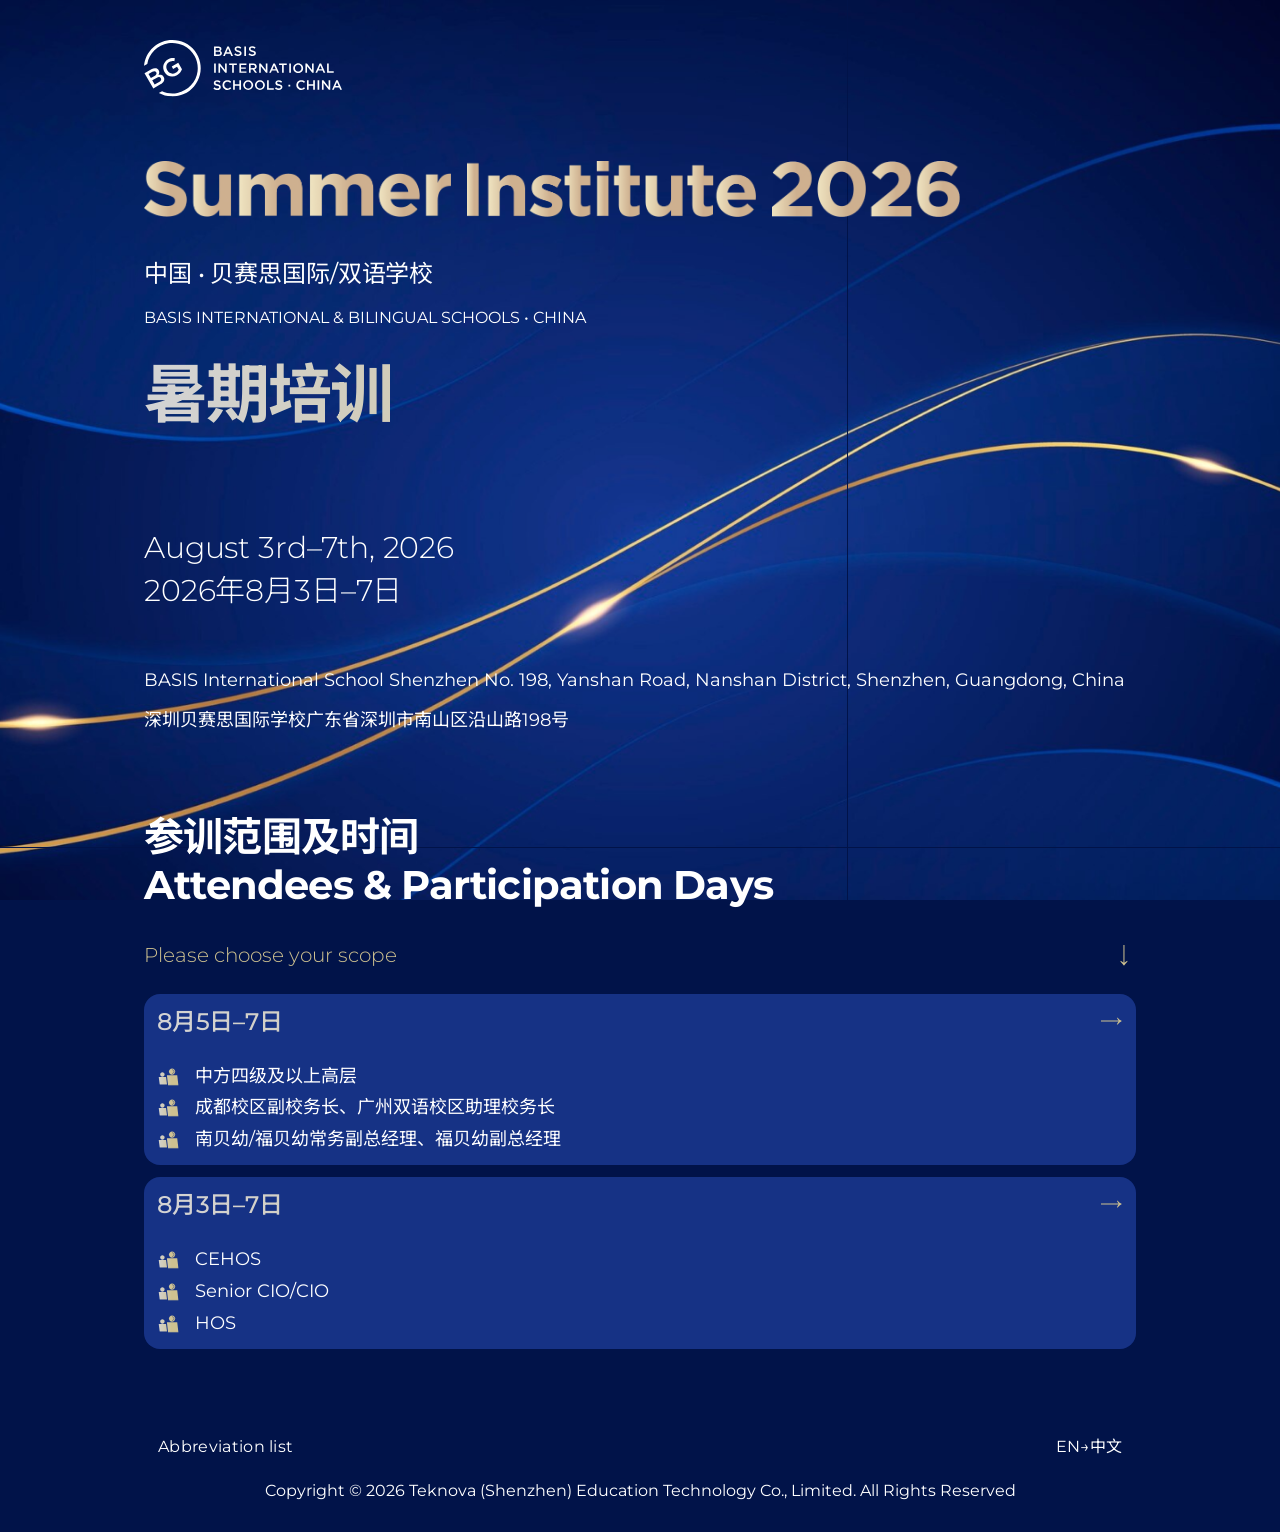
==== commit 5513770c: "Refactor page background as a fixed layer with darker fallback color. Move the background image to b" ====
--- a/index.html
+++ b/index.html
@@ -4,7 +4,7 @@
     <meta charset="UTF-8" />
     <meta name="viewport" content="width=device-width, initial-scale=1" />
     <title data-i18n="meta.title">Summer Institute 2026</title>
-    <meta name="theme-color" content="#163285" />
+    <meta name="theme-color" content="#011349" />
     <link rel="preconnect" href="https://fonts.googleapis.com" />
     <link rel="preconnect" href="https://fonts.gstatic.com" crossorigin />
     <link rel="stylesheet" href="https://fonts.googleapis.com/css2?family=Montserrat:ital,wght@0,300;0,400;0,600;0,700;1,400&family=Noto+Sans+SC:wght@300;400;500;700&display=swap" media="print" onload="this.media='all'" />
--- a/css/critical.css
+++ b/css/critical.css
@@ -1,9 +1,21 @@
-/* Critical paint — load before main.css (no @import) to avoid white flash on navigation */
+/* Critical paint — load before main.css (no @import) to avoid flash on navigation */
 html {
-  background-color: #163285;
+  background-color: #011349;
+}
+
+body.si {
+  position: relative;
+  isolation: isolate;
+}
+
+body.si::before {
+  content: "";
+  position: fixed;
+  inset: 0;
+  z-index: -1;
   background-image: url("../images/background.png");
+  background-size: cover;
+  background-position: center;
   background-repeat: no-repeat;
-  background-position: center;
-  background-size: cover;
-  background-attachment: fixed;
+  pointer-events: none;
 }
--- a/css/main.css
+++ b/css/main.css
@@ -64,13 +64,8 @@
 
 .si-footer {
   margin-top: auto;
-  margin-bottom: 0;
-  padding-top: 2rem;
-  padding-bottom: env(safe-area-inset-bottom, 0px);
-  /* border-top: 1px solid rgb(255 255 255 / 10%); */
-  color: var(--si-lavender);
-  font-size: 0.875rem;
-  line-height: 1.5;
+  margin-bottom: 1rem;
+  padding: 1rem 0;
 }
 
 .si-footer__inner {
@@ -119,6 +114,8 @@
   background: transparent;
   border-radius: 4px;
   box-shadow: none;
+  color: var(--si-fg);
+  transition: color 0.15s ease;
 }
 
 .si-footer__toolbar .si-home-abbrev-btn:hover,
@@ -126,6 +123,7 @@
 .si-footer__toolbar .si-lang:hover,
 .si-footer__toolbar .si-lang:focus-visible {
   background: transparent;
+  color: var(--brand-color-gold);
 }
 
 .si-footer__copy,
@@ -350,28 +348,38 @@
 .si-h4,
 .si-menu-link__text,
 .si-sch-card__time,
+.si-card__title {
+  font-size: 1.5rem;
+  font-weight: 500;
+  line-height: 1.25;
+  letter-spacing: -0.01em;
+  color: var(--si-gold-gradient);
+}
+
+.si-h4 {
+  margin: 0;
+}
+
+.si-menu-link__text {
+  flex: 1;
+  min-width: 0;
+  /* color: var(--brand-color-gold); */
+}
+
 .si-card__title,
+.si-scope__title {
+  margin: 0 0 0.75rem;
+}
+
 .si-scope__title {
   font-size: 1.5rem;
   font-weight: 500;
   line-height: 1.25;
   letter-spacing: -0.01em;
-  color: var(--si-gold-gradient);
-}
-
-.si-h4 {
-  margin: 0;
-}
-
-.si-menu-link__text {
-  flex: 1;
-  min-width: 0;
-  /* color: var(--brand-color-gold); */
-}
-
-.si-card__title,
-.si-scope__title {
-  margin: 0 0 0.75rem;
+  background: var(--si-gold-gradient);
+  -webkit-background-clip: text;
+  background-clip: text;
+  color: transparent;
 }
 
 .si-body {
@@ -516,7 +524,7 @@
   max-width: 354px;
   margin: 0;
   padding: 0.75rem;
-  border: 0;
+  border: 0.5px solid transparent;
   border-radius: var(--si-radius-card);
   text-align: left;
   cursor: pointer;
@@ -572,7 +580,7 @@
   line-height: 1.333;
 }
 
-/* Index scope cards: custom marker — icon/menu_scope.svg (white fills + --si-menu-tile strokes) */
+/* Index scope cards: custom marker — gold gradient fill + dark blue strokes */
 .si-scope__list {
   margin: 0;
   padding-left: 0;
@@ -596,9 +604,9 @@
   content: "";
   position: absolute;
   left: 0;
-  top: 0.08em;
-  width: 1.75rem;
-  height: 1.75rem;
+  top: 0;
+  width: 1.5rem;
+  height: 1.5rem;
   background-repeat: no-repeat;
   background-position: center;
   background-size: contain;
@@ -606,7 +614,7 @@
 }
 
 .si-scope__list li::before {
-  background-color: var(--si-fg);
+  background: var(--si-gold-gradient);
   -webkit-mask-image: url("../icon/menu_scope-fill.svg");
   mask-image: url("../icon/menu_scope-fill.svg");
   -webkit-mask-size: contain;
@@ -618,7 +626,7 @@
 }
 
 .si-scope__list li::after {
-  background-color: var(--si-menu-tile);
+  background-color: var(--si-gold-surface);
   -webkit-mask-image: url("../icon/menu_scope-stroke.svg");
   mask-image: url("../icon/menu_scope-stroke.svg");
   -webkit-mask-size: contain;
@@ -835,15 +843,14 @@
   gap: 1rem;
   min-height: 80px;
   padding: 1rem 1.5rem;
+  border: 0.5px solid transparent;
   border-radius: var(--si-radius-card);
   text-decoration: none;
   transition: color 0.15s ease, box-shadow 0.15s ease, background-color 0.15s ease, border-color 0.15s ease;
 }
 
-.si-menu-link:hover {
-  background: none;
-  -webkit-background-clip: border-box;
-  background-clip: border-box;
+.si-menu-link:hover,
+.si-menu-link:focus-visible {
   color: var(--si-fg);
 }
 
@@ -859,8 +866,16 @@
   width: 48px;
   height: 48px;
   flex-shrink: 0;
-  color: var(--brand-color-gold);
+  color: var(--si-gold-end);
   transition: color 0.15s ease;
+}
+
+.si-menu-icon svg [fill="currentColor"] {
+  fill: url(#si-menu-gold-grad);
+}
+
+.si-menu-icon svg [stroke]:not([stroke="none"]) {
+  stroke: url(#si-menu-gold-grad);
 }
 
 .si-menu-link .si-card__arrow,
@@ -868,8 +883,14 @@
   color: var(--brand-color-gold);
 }
 
-.si-menu-link:hover .si-menu-icon,
-.si-menu-link:focus-visible .si-menu-icon,
+.si-menu-link:hover .si-menu-icon svg [fill="currentColor"],
+.si-menu-link:focus-visible .si-menu-icon svg [fill="currentColor"],
+.si-menu-link:hover .si-menu-icon svg [stroke]:not([stroke="none"]),
+.si-menu-link:focus-visible .si-menu-icon svg [stroke]:not([stroke="none"]) {
+  fill: url(#si-menu-gold-grad);
+  stroke: url(#si-menu-gold-grad);
+}
+
 .si-menu-link:hover .si-card__arrow,
 .si-menu-link:hover .si-card__arrow svg,
 .si-menu-link:focus-visible .si-card__arrow,
@@ -2134,7 +2155,7 @@
   isolation: isolate;
   overflow: hidden;
   border-radius: var(--si-radius-card);
-  /* border: 1px solid var(--brand-color-gold); */
+  border: 0.5px solid transparent;
   background: var(--si-gold-surface);
   box-shadow: none;
   backdrop-filter: none;
@@ -2142,17 +2163,14 @@
 }
 
 :is(
-  .si-gold,
-  .si-card,
   .si-scope,
   a.si-card,
   button.si-card,
   .si-tab,
   .si-menu-link,
   .si-schedule-menu-pill,
-  .si-sch-card,
-  .si-inner-doc-tile,
-  .si-admin-note,
+  .si-sch-card[data-expandable="true"],
+  a.si-inner-doc-tile,
   .si-admin-cta,
   .si-schdb-toolbar__btn,
   .si-schdb-versions-list__btn,
@@ -2160,7 +2178,19 @@
   .si-schdb-form-actions__primary,
   .si-schdb-form-actions__ghost
 ):hover {
-  background: #1a3a94;
+  background: #163285;
+  border: 0.5px solid var(--brand-color-gold, #d3d3d3);
+  box-shadow: none;
+}
+
+:is(
+  .si-gold,
+  .si-card:not(a):not(button),
+  .si-admin-note,
+  .si-sch-card:not([data-expandable="true"])
+):hover {
+  background: var(--si-gold-surface);
+  border-color: transparent;
   box-shadow: none;
 }
 
@@ -2321,6 +2351,7 @@
   background: transparent;
   backdrop-filter: none;
   -webkit-backdrop-filter: none;
+  color: var(--si-fg);
 }
 
 body[data-section="transport"] .si-sch-extra .si-card.si-card--white.si-card--prose::before,
@@ -2627,6 +2658,7 @@
   gap: 1rem;
   min-height: 4.5rem;
   padding: 1rem 1.25rem;
+  border: 0.5px solid transparent;
   border-radius: var(--si-radius-card);
   color: var(--si-fg);
   font-size: 1.25rem;
@@ -2649,7 +2681,8 @@
   z-index: 1;
 }
 
-.si-inner-doc-tile:hover {
+.si-inner-doc-tile:hover,
+.si-inner-doc-tile:focus-visible {
   color: var(--si-fg);
 }
 
